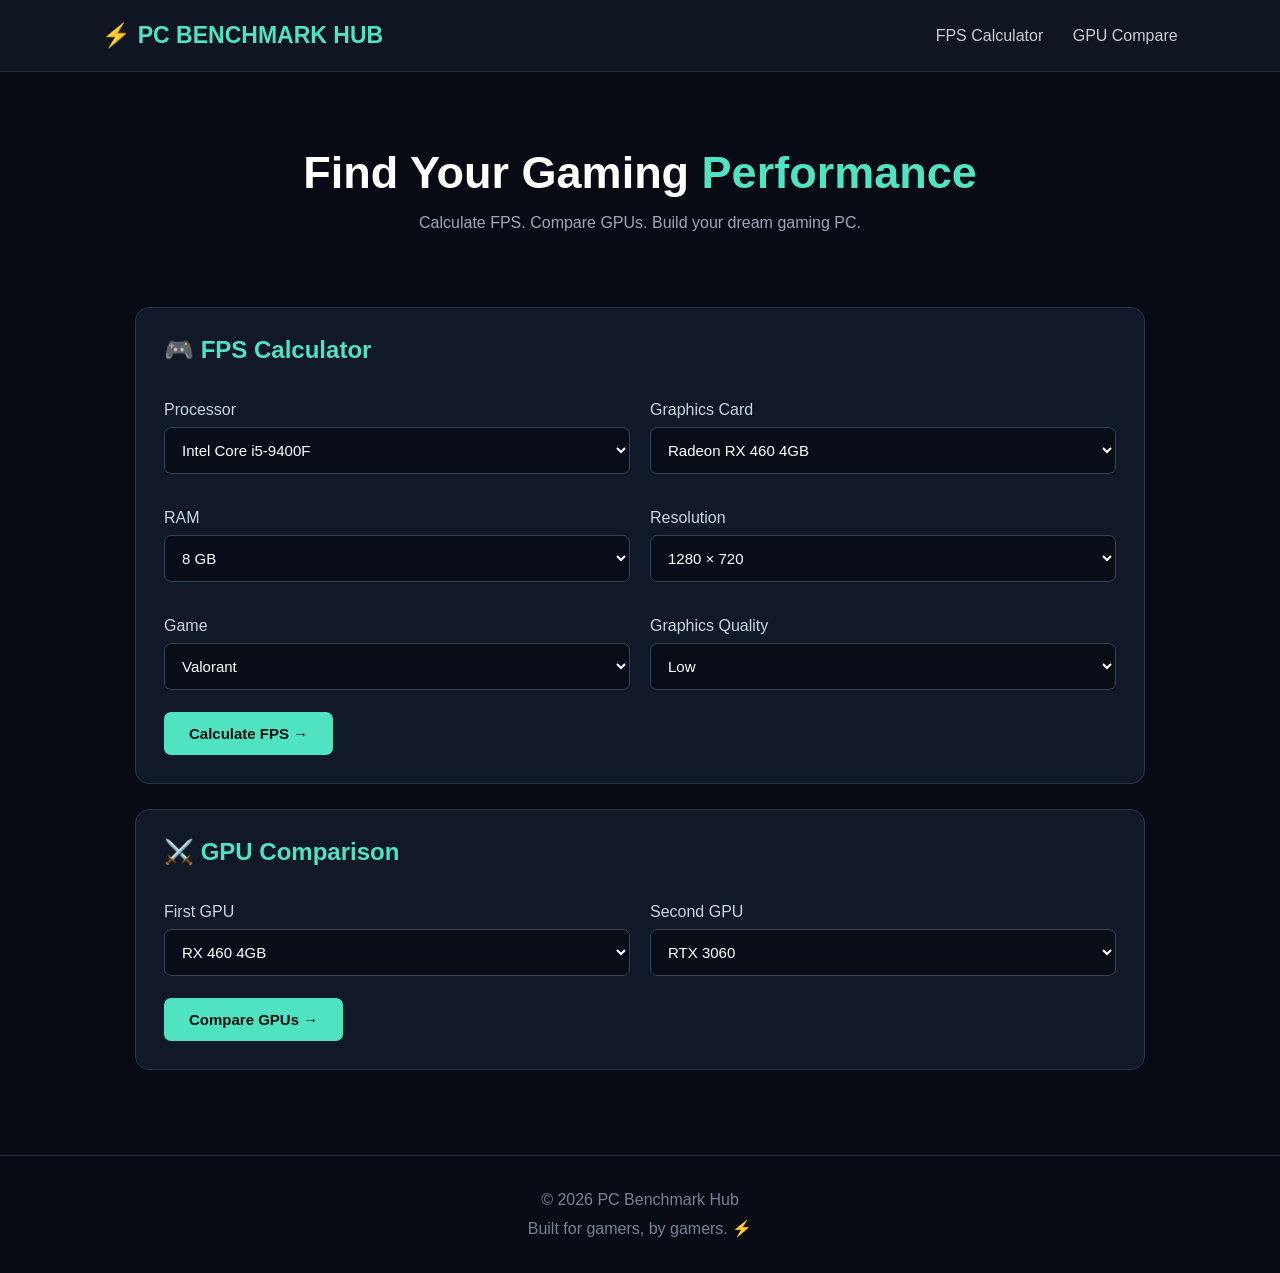
==== index.html @ 6f1140e8 "Create index.html" ====
<!DOCTYPE html>
<html lang="en">
<head>
<meta charset="UTF-8">
<meta name="viewport" content="width=device-width, initial-scale=1.0">
<title>PC Benchmark Hub</title>

<style>
* {
    margin: 0;
    padding: 0;
    box-sizing: border-box;
}

body {
    background: #080b14;
    color: #fff;
    font-family: Arial, sans-serif;
}

header {
    display: flex;
    justify-content: space-between;
    align-items: center;
    padding: 22px 8%;
    background: #101522;
    border-bottom: 1px solid #252d40;
}

.logo {
    font-size: 23px;
    font-weight: bold;
    color: #50e3c2;
}

nav a {
    color: #ccc;
    text-decoration: none;
    margin-left: 25px;
}

nav a:hover {
    color: #50e3c2;
}

.hero {
    text-align: center;
    padding: 75px 20px 55px;
}

.hero h1 {
    font-size: 45px;
    margin-bottom: 15px;
}

.hero h1 span {
    color: #50e3c2;
}

.hero p {
    color: #9da8bb;
    font-size: 16px;
}

.container {
    max-width: 1050px;
    margin: auto;
    padding: 20px;
}

.card {
    background: #111827;
    border: 1px solid #263248;
    border-radius: 14px;
    padding: 28px;
    margin-bottom: 25px;
}

h2 {
    margin-bottom: 22px;
    color: #50e3c2;
}

label {
    display: block;
    margin: 15px 0 8px;
    color: #cbd5e1;
}

select {
    width: 100%;
    padding: 13px;
    border-radius: 7px;
    background: #080d18;
    border: 1px solid #344158;
    color: white;
    font-size: 15px;
}

button {
    margin-top: 22px;
    padding: 13px 25px;
    border: none;
    border-radius: 7px;
    background: #50e3c2;
    color: #07120f;
    font-size: 15px;
    font-weight: bold;
    cursor: pointer;
}

button:hover {
    background: #35c9a8;
}

.result {
    margin-top: 25px;
    padding: 20px;
    background: #080d18;
    border-radius: 10px;
    text-align: center;
    display: none;
}

.fps {
    font-size: 42px;
    color: #50e3c2;
    font-weight: bold;
    margin: 10px;
}

.grid {
    display: grid;
    grid-template-columns: 1fr 1fr;
    gap: 20px;
}

footer {
    text-align: center;
    padding: 35px;
    color: #778399;
    border-top: 1px solid #263248;
    margin-top: 40px;
}

small {
    color: #8995a8;
}

@media(max-width:650px) {
    .grid {
        grid-template-columns: 1fr;
    }

    header {
        flex-direction: column;
        gap: 15px;
    }

    nav a {
        margin: 8px;
        font-size: 13px;
    }

    .hero h1 {
        font-size: 32px;
    }
}
</style>
</head>

<body>

<header>
    <div class="logo">⚡ PC BENCHMARK HUB</div>
    <nav>
        <a href="#calculator">FPS Calculator</a>
        <a href="#compare">GPU Compare</a>
    </nav>
</header>

<section class="hero">
    <h1>Find Your Gaming <span>Performance</span></h1>
    <p>Calculate FPS. Compare GPUs. Build your dream gaming PC.</p>
</section>

<div class="container">

<section class="card" id="calculator">
    <h2>🎮 FPS Calculator</h2>

    <div class="grid">
        <div>
            <label>Processor</label>
            <select id="cpu">
                <option value="1">Intel Core i5-9400F</option>
                <option value="1.2">Intel Core i5-12400F</option>
                <option value="1.4">Intel Core i5-13400F</option>
                <option value="1.5">AMD Ryzen 5 5600</option>
                <option value="1.8">AMD Ryzen 7 5800X</option>
            </select>
        </div>

        <div>
            <label>Graphics Card</label>
            <select id="gpu">
                <option value="1">Radeon RX 460 4GB</option>
                <option value="1.7">GTX 1650</option>
                <option value="2.3">GTX 1660 Super</option>
                <option value="3">RTX 2060</option>
                <option value="4">RTX 3060</option>
                <option value="5.5">RTX 4060</option>
                <option value="8">RTX 4070</option>
                <option value="12">RTX 4080</option>
            </select>
        </div>

        <div>
            <label>RAM</label>
            <select id="ram">
                <option value="0.8">8 GB</option>
                <option value="1">16 GB</option>
                <option value="1.05">32 GB</option>
                <option value="1.05">64 GB</option>
            </select>
        </div>

        <div>
            <label>Resolution</label>
            <select id="resolution">
                <option value="1.25">1280 × 720</option>
                <option value="1">1920 × 1080</option>
                <option value="0.7">2560 × 1440</option>
                <option value="0.45">3840 × 2160</option>
            </select>
        </div>

        <div>
            <label>Game</label>
            <select id="game">
                <option value="100">Valorant</option>
                <option value="65">GTA V</option>
                <option value="45">Fortnite</option>
                <option value="50">Minecraft Java</option>
                <option value="30">Spider-Man Remastered</option>
                <option value="60">CS2</option>
            </select>
        </div>

        <div>
            <label>Graphics Quality</label>
            <select id="quality">
                <option value="1.5">Low</option>
                <option value="1">Medium</option>
                <option value="0.7">High</option>
                <option value="0.45">Ultra</option>
            </select>
        </div>
    </div>

    <button onclick="calculateFPS()">Calculate FPS →</button>

    <div class="result" id="fpsResult">
        <p>Estimated Average FPS</p>
        <div class="fps" id="fpsNumber">0</div>
        <p id="fpsStatus"></p>
        <small>Illustrative estimate, not a measured benchmark.</small>
    </div>
</section>

<section class="card" id="compare">
    <h2>⚔️ GPU Comparison</h2>

    <div class="grid">
        <div>
            <label>First GPU</label>
            <select id="gpu1">
                <option value="1">RX 460 4GB</option>
                <option value="1.7">GTX 1650</option>
                <option value="2.3">GTX 1660 Super</option>
                <option value="3">RTX 2060</option>
                <option value="4">RTX 3060</option>
                <option value="5.5">RTX 4060</option>
                <option value="8">RTX 4070</option>
                <option value="12">RTX 4080</option>
            </select>
        </div>

        <div>
            <label>Second GPU</label>
            <select id="gpu2">
                <option value="1">RX 460 4GB</option>
                <option value="1.7">GTX 1650</option>
                <option value="2.3">GTX 1660 Super</option>
                <option value="3">RTX 2060</option>
                <option value="4" selected>RTX 3060</option>
                <option value="5.5">RTX 4060</option>
                <option value="8">RTX 4070</option>
                <option value="12">RTX 4080</option>
            </select>
        </div>
    </div>

    <button onclick="compareGPU()">Compare GPUs →</button>

    <div class="result" id="compareResult">
        <h3 id="winner"></h3>
        <div class="fps" id="difference"></div>
        <p id="comparisonText"></p>
        <small>Illustrative performance index, not a real benchmark.</small>
    </div>
</section>

</div>

<footer>
    <p>© 2026 PC Benchmark Hub</p>
    <p style="margin-top:10px">Built for gamers, by gamers. ⚡</p>
</footer>

<script>

function calculateFPS() {

    let cpu = Number(document.getElementById("cpu").value);
    let gpu = Number(document.getElementById("gpu").value);
    let ram = Number(document.getElementById("ram").value);
    let resolution = Number(document.getElementById("resolution").value);
    let game = Number(document.getElementById("game").value);
    let quality = Number(document.getElementById("quality").value);

    let fps = Math.round(game * gpu * cpu * ram * resolution * quality);

    document.getElementById("fpsNumber").innerText = fps + " FPS";

    let status = fps >= 120 ? "Excellent gaming performance!" :
                 fps >= 60 ? "Good gaming performance!" :
                 fps >= 30 ? "Playable performance." :
                 "Low performance. Consider upgrading.";

    document.getElementById("fpsStatus").innerText = status;

    document.getElementById("fpsResult").style.display = "block";
}

function compareGPU() {

    let gpu1 = Number(document.getElementById("gpu1").value);
    let gpu2 = Number(document.getElementById("gpu2").value);

    let percent = Math.round(Math.abs(gpu1 - gpu2) / Math.min(gpu1, gpu2) * 100);

    let winner = gpu1 > gpu2 ? "First GPU wins!" :
                 gpu2 > gpu1 ? "Second GPU wins!" :
                 "It's a tie!";

    document.getElementById("winner").innerText = winner;

    document.getElementById("difference").innerText = percent + "%";

    document.getElementById("comparisonText").innerText =
        gpu1 > gpu2 ? "The first GPU has a higher performance index." :
        gpu2 > gpu1 ? "The second GPU has a higher performance index." :
        "Both GPUs have the same performance index.";

    document.getElementById("compareResult").style.display = "block";
}

</script>

</body>
</html>
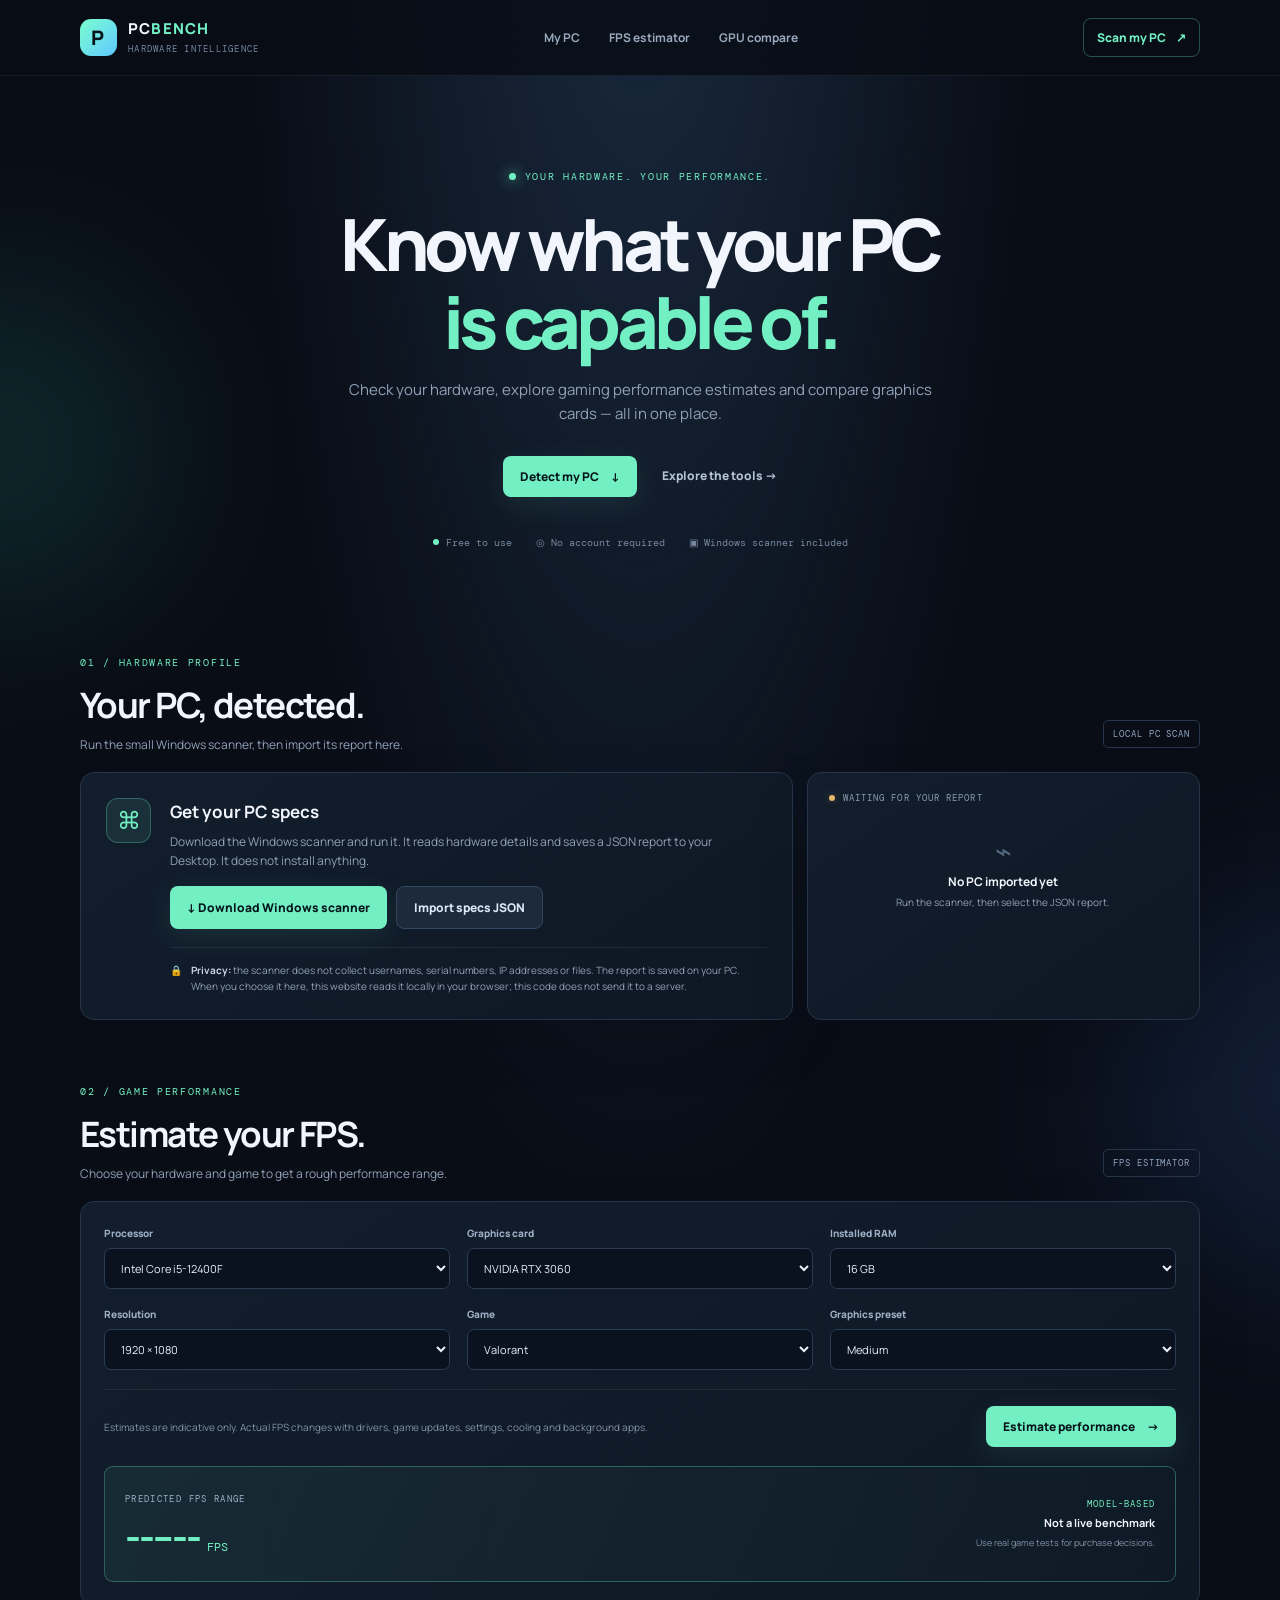
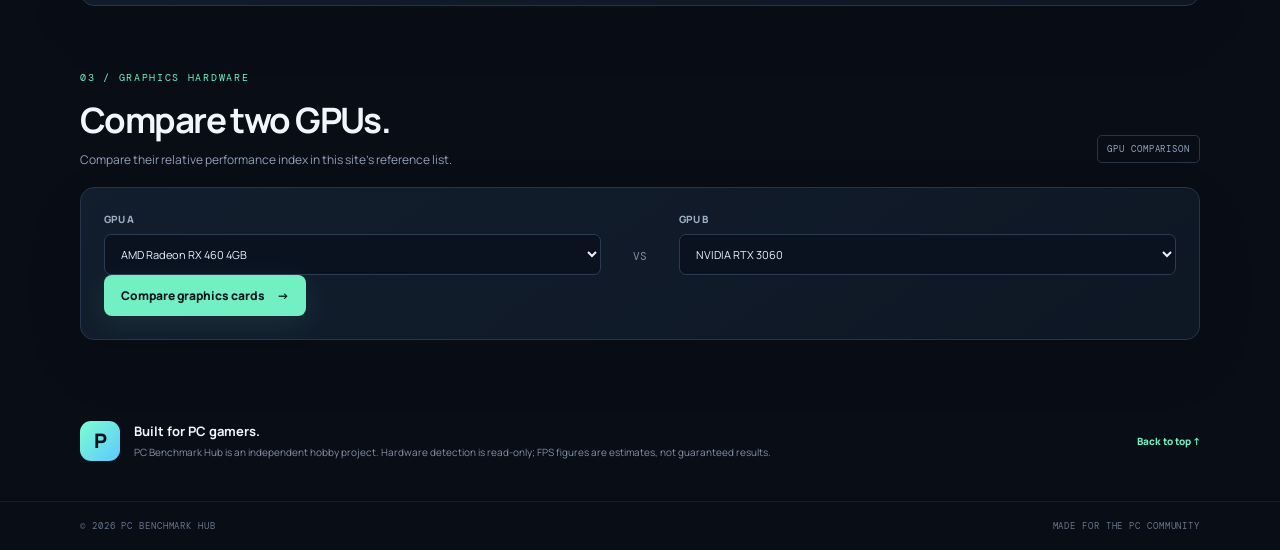
==== commit 96c5c441: "Add files via upload" ====
--- a/index.html
+++ b/index.html
@@ -1,372 +1,85 @@
-<!DOCTYPE html>
+<!doctype html>
 <html lang="en">
 <head>
-<meta charset="UTF-8">
-<meta name="viewport" content="width=device-width, initial-scale=1.0">
-<title>PC Benchmark Hub</title>
+  <meta charset="utf-8">
+  <meta name="viewport" content="width=device-width, initial-scale=1">
+  <meta name="theme-color" content="#090d16">
+  <meta name="description" content="PC Benchmark Hub: import your PC specifications, estimate gaming FPS and compare graphics cards.">
+  <title>PC Benchmark Hub | Know Your Performance</title>
+  <link rel="preconnect" href="https://fonts.googleapis.com">
+  <link rel="preconnect" href="https://fonts.gstatic.com" crossorigin>
+  <link href="https://fonts.googleapis.com/css2?family=DM+Mono:wght@400;500&family=Manrope:wght@400;500;600;700;800&display=swap" rel="stylesheet">
+  <link rel="stylesheet" href="style.css">
+  <script src="app.js" defer></script>
+</head>
+<body>
+  <div class="ambient ambient-one"></div><div class="ambient ambient-two"></div>
+  <header class="topbar">
+    <a class="brand" href="#top" aria-label="PC Benchmark Hub home"><span class="brand-mark">P</span><span>PC<span class="brand-light">BENCH</span><small>HARDWARE INTELLIGENCE</small></span></a>
+    <nav aria-label="Main navigation">
+      <a href="#scanner">My PC</a><a href="#fps">FPS estimator</a><a href="#compare">GPU compare</a>
+    </nav>
+    <a class="top-cta" href="#scanner">Scan my PC <span>↗</span></a>
+  </header>
 
-<style>
-* {
-    margin: 0;
-    padding: 0;
-    box-sizing: border-box;
-}
+  <main id="top">
+    <section class="hero wrap">
+      <div class="eyebrow"><span class="pulse"></span> YOUR HARDWARE. YOUR PERFORMANCE.</div>
+      <h1>Know what your PC<br><span>is capable of.</span></h1>
+      <p class="hero-copy">Check your hardware, explore gaming performance estimates and compare graphics cards — all in one place.</p>
+      <div class="hero-actions"><a class="button button-primary" href="#scanner">Detect my PC <span>↓</span></a><a class="text-link" href="#fps">Explore the tools <span>→</span></a></div>
+      <div class="hero-meta"><span><i class="dot-green"></i> Free to use</span><span>◎ No account required</span><span>▣ Windows scanner included</span></div>
+    </section>
 
-body {
-    background: #080b14;
-    color: #fff;
-    font-family: Arial, sans-serif;
-}
+    <section class="wrap section" id="scanner">
+      <div class="section-heading"><div><div class="eyebrow">01 / HARDWARE PROFILE</div><h2>Your PC, detected.</h2><p>Run the small Windows scanner, then import its report here.</p></div><span class="section-tag">LOCAL PC SCAN</span></div>
+      <div class="scanner-layout">
+        <div class="scanner-card panel">
+          <div class="scanner-icon">⌘</div>
+          <div class="scanner-content"><h3>Get your PC specs</h3><p>Download the Windows scanner and run it. It reads hardware details and saves a JSON report to your Desktop. It does not install anything.</p>
+            <div class="scanner-actions"><a class="button button-primary" href="PC-Spec-Scanner.bat" download>↓ Download Windows scanner</a><label class="button button-secondary file-button" for="specFile">Import specs JSON</label><input id="specFile" type="file" accept=".json,application/json" hidden></div>
+            <div class="privacy-note"><span>🔒</span><span><strong>Privacy:</strong> the scanner does not collect usernames, serial numbers, IP addresses or files. The report is saved on your PC. When you choose it here, this website reads it locally in your browser; this code does not send it to a server.</span></div>
+          </div>
+        </div>
+        <div class="scan-status panel" id="scanStatus" aria-live="polite">
+          <div class="status-top"><span class="status-dot"></span><span id="scanStatusLabel">WAITING FOR YOUR REPORT</span></div>
+          <div class="status-empty"><div class="radar">⌁</div><strong>No PC imported yet</strong><span>Run the scanner, then select the JSON report.</span></div>
+        </div>
+      </div>
+      <div class="hardware-panel panel" id="hardwarePanel" hidden>
+        <div class="hardware-head"><div><div class="eyebrow">SCAN RESULTS</div><h3 id="hardwareTitle">Detected hardware</h3></div><button class="button button-quiet" id="clearSpecs" type="button">Clear report ×</button></div>
+        <div class="hardware-grid" id="hardwareGrid"></div>
+        <p class="fine-print" id="scanTimestamp"></p>
+      </div>
+    </section>
 
-header {
-    display: flex;
-    justify-content: space-between;
-    align-items: center;
-    padding: 22px 8%;
-    background: #101522;
-    border-bottom: 1px solid #252d40;
-}
+    <section class="wrap section" id="fps">
+      <div class="section-heading"><div><div class="eyebrow">02 / GAME PERFORMANCE</div><h2>Estimate your FPS.</h2><p>Choose your hardware and game to get a rough performance range.</p></div><span class="section-tag">FPS ESTIMATOR</span></div>
+      <div class="panel tool-panel">
+        <div class="form-grid">
+          <div class="field"><label for="cpu">Processor</label><select id="cpu"><option value="72">Intel Core i5-9400F</option><option value="100" selected>Intel Core i5-12400F</option><option value="112">Intel Core i5-13400F</option><option value="98">AMD Ryzen 5 5600</option><option value="125">AMD Ryzen 7 5800X</option><option value="138">AMD Ryzen 7 7800X3D</option></select></div>
+          <div class="field"><label for="gpu">Graphics card</label><select id="gpu"><option value="20">AMD Radeon RX 460 4GB</option><option value="38">NVIDIA GTX 1650</option><option value="57">NVIDIA GTX 1660 Super</option><option value="68">NVIDIA RTX 2060</option><option value="100" selected>NVIDIA RTX 3060</option><option value="116">NVIDIA RTX 4060</option><option value="172">NVIDIA RTX 4070</option><option value="235">NVIDIA RTX 4080</option></select></div>
+          <div class="field"><label for="ram">Installed RAM</label><select id="ram"><option value="8">8 GB</option><option value="16" selected>16 GB</option><option value="32">32 GB</option><option value="64">64 GB</option></select></div>
+          <div class="field"><label for="resolution">Resolution</label><select id="resolution"><option value="1.28">1280 × 720</option><option value="1" selected>1920 × 1080</option><option value="0.72">2560 × 1440</option><option value="0.43">3840 × 2160</option></select></div>
+          <div class="field"><label for="game">Game</label><select id="game"><option value="valorant">Valorant</option><option value="gtav">Grand Theft Auto V</option><option value="fortnite">Fortnite</option><option value="minecraft">Minecraft Java (no shaders)</option><option value="spiderman">Marvel’s Spider-Man Remastered</option><option value="cs2">Counter-Strike 2</option></select></div>
+          <div class="field"><label for="quality">Graphics preset</label><select id="quality"><option value="1.18">Low</option><option value="1" selected>Medium</option><option value="0.78">High</option><option value="0.62">Ultra</option></select></div>
+        </div>
+        <div class="form-footer"><p>Estimates are indicative only. Actual FPS changes with drivers, game updates, settings, cooling and background apps.</p><button class="button button-primary" id="estimateButton" type="button">Estimate performance <span>→</span></button></div>
+        <div class="estimate-result" id="fpsResult" hidden aria-live="polite"><div><span class="result-label">PREDICTED FPS RANGE</span><div class="fps-range" id="fpsRange">--–-- <small>FPS</small></div><p id="fpsVerdict"></p></div><div class="estimate-badge"><span>MODEL-BASED</span><strong>Not a live benchmark</strong><small>Use real game tests for purchase decisions.</small></div></div>
+      </div>
+    </section>
 
-.logo {
-    font-size: 23px;
-    font-weight: bold;
-    color: #50e3c2;
-}
+    <section class="wrap section" id="compare">
+      <div class="section-heading"><div><div class="eyebrow">03 / GRAPHICS HARDWARE</div><h2>Compare two GPUs.</h2><p>Compare their relative performance index in this site's reference list.</p></div><span class="section-tag">GPU COMPARISON</span></div>
+      <div class="panel tool-panel">
+        <div class="compare-grid"><div class="field"><label for="gpuA">GPU A</label><select id="gpuA"></select></div><div class="versus">VS</div><div class="field"><label for="gpuB">GPU B</label><select id="gpuB"></select></div></div>
+        <button class="button button-primary" id="compareButton" type="button">Compare graphics cards <span>→</span></button>
+        <div class="compare-result" id="compareResult" hidden aria-live="polite"><div class="compare-winner" id="compareWinner"></div><div class="compare-bars" id="compareBars"></div><p class="fine-print">Reference index is a simplified comparison aid, not a universal benchmark. Performance varies by game, resolution and GPU model.</p></div>
+      </div>
+    </section>
 
-nav a {
-    color: #ccc;
-    text-decoration: none;
-    margin-left: 25px;
-}
-
-nav a:hover {
-    color: #50e3c2;
-}
-
-.hero {
-    text-align: center;
-    padding: 75px 20px 55px;
-}
-
-.hero h1 {
-    font-size: 45px;
-    margin-bottom: 15px;
-}
-
-.hero h1 span {
-    color: #50e3c2;
-}
-
-.hero p {
-    color: #9da8bb;
-    font-size: 16px;
-}
-
-.container {
-    max-width: 1050px;
-    margin: auto;
-    padding: 20px;
-}
-
-.card {
-    background: #111827;
-    border: 1px solid #263248;
-    border-radius: 14px;
-    padding: 28px;
-    margin-bottom: 25px;
-}
-
-h2 {
-    margin-bottom: 22px;
-    color: #50e3c2;
-}
-
-label {
-    display: block;
-    margin: 15px 0 8px;
-    color: #cbd5e1;
-}
-
-select {
-    width: 100%;
-    padding: 13px;
-    border-radius: 7px;
-    background: #080d18;
-    border: 1px solid #344158;
-    color: white;
-    font-size: 15px;
-}
-
-button {
-    margin-top: 22px;
-    padding: 13px 25px;
-    border: none;
-    border-radius: 7px;
-    background: #50e3c2;
-    color: #07120f;
-    font-size: 15px;
-    font-weight: bold;
-    cursor: pointer;
-}
-
-button:hover {
-    background: #35c9a8;
-}
-
-.result {
-    margin-top: 25px;
-    padding: 20px;
-    background: #080d18;
-    border-radius: 10px;
-    text-align: center;
-    display: none;
-}
-
-.fps {
-    font-size: 42px;
-    color: #50e3c2;
-    font-weight: bold;
-    margin: 10px;
-}
-
-.grid {
-    display: grid;
-    grid-template-columns: 1fr 1fr;
-    gap: 20px;
-}
-
-footer {
-    text-align: center;
-    padding: 35px;
-    color: #778399;
-    border-top: 1px solid #263248;
-    margin-top: 40px;
-}
-
-small {
-    color: #8995a8;
-}
-
-@media(max-width:650px) {
-    .grid {
-        grid-template-columns: 1fr;
-    }
-
-    header {
-        flex-direction: column;
-        gap: 15px;
-    }
-
-    nav a {
-        margin: 8px;
-        font-size: 13px;
-    }
-
-    .hero h1 {
-        font-size: 32px;
-    }
-}
-</style>
-</head>
-
-<body>
-
-<header>
-    <div class="logo">⚡ PC BENCHMARK HUB</div>
-    <nav>
-        <a href="#calculator">FPS Calculator</a>
-        <a href="#compare">GPU Compare</a>
-    </nav>
-</header>
-
-<section class="hero">
-    <h1>Find Your Gaming <span>Performance</span></h1>
-    <p>Calculate FPS. Compare GPUs. Build your dream gaming PC.</p>
-</section>
-
-<div class="container">
-
-<section class="card" id="calculator">
-    <h2>🎮 FPS Calculator</h2>
-
-    <div class="grid">
-        <div>
-            <label>Processor</label>
-            <select id="cpu">
-                <option value="1">Intel Core i5-9400F</option>
-                <option value="1.2">Intel Core i5-12400F</option>
-                <option value="1.4">Intel Core i5-13400F</option>
-                <option value="1.5">AMD Ryzen 5 5600</option>
-                <option value="1.8">AMD Ryzen 7 5800X</option>
-            </select>
-        </div>
-
-        <div>
-            <label>Graphics Card</label>
-            <select id="gpu">
-                <option value="1">Radeon RX 460 4GB</option>
-                <option value="1.7">GTX 1650</option>
-                <option value="2.3">GTX 1660 Super</option>
-                <option value="3">RTX 2060</option>
-                <option value="4">RTX 3060</option>
-                <option value="5.5">RTX 4060</option>
-                <option value="8">RTX 4070</option>
-                <option value="12">RTX 4080</option>
-            </select>
-        </div>
-
-        <div>
-            <label>RAM</label>
-            <select id="ram">
-                <option value="0.8">8 GB</option>
-                <option value="1">16 GB</option>
-                <option value="1.05">32 GB</option>
-                <option value="1.05">64 GB</option>
-            </select>
-        </div>
-
-        <div>
-            <label>Resolution</label>
-            <select id="resolution">
-                <option value="1.25">1280 × 720</option>
-                <option value="1">1920 × 1080</option>
-                <option value="0.7">2560 × 1440</option>
-                <option value="0.45">3840 × 2160</option>
-            </select>
-        </div>
-
-        <div>
-            <label>Game</label>
-            <select id="game">
-                <option value="100">Valorant</option>
-                <option value="65">GTA V</option>
-                <option value="45">Fortnite</option>
-                <option value="50">Minecraft Java</option>
-                <option value="30">Spider-Man Remastered</option>
-                <option value="60">CS2</option>
-            </select>
-        </div>
-
-        <div>
-            <label>Graphics Quality</label>
-            <select id="quality">
-                <option value="1.5">Low</option>
-                <option value="1">Medium</option>
-                <option value="0.7">High</option>
-                <option value="0.45">Ultra</option>
-            </select>
-        </div>
-    </div>
-
-    <button onclick="calculateFPS()">Calculate FPS →</button>
-
-    <div class="result" id="fpsResult">
-        <p>Estimated Average FPS</p>
-        <div class="fps" id="fpsNumber">0</div>
-        <p id="fpsStatus"></p>
-        <small>Illustrative estimate, not a measured benchmark.</small>
-    </div>
-</section>
-
-<section class="card" id="compare">
-    <h2>⚔️ GPU Comparison</h2>
-
-    <div class="grid">
-        <div>
-            <label>First GPU</label>
-            <select id="gpu1">
-                <option value="1">RX 460 4GB</option>
-                <option value="1.7">GTX 1650</option>
-                <option value="2.3">GTX 1660 Super</option>
-                <option value="3">RTX 2060</option>
-                <option value="4">RTX 3060</option>
-                <option value="5.5">RTX 4060</option>
-                <option value="8">RTX 4070</option>
-                <option value="12">RTX 4080</option>
-            </select>
-        </div>
-
-        <div>
-            <label>Second GPU</label>
-            <select id="gpu2">
-                <option value="1">RX 460 4GB</option>
-                <option value="1.7">GTX 1650</option>
-                <option value="2.3">GTX 1660 Super</option>
-                <option value="3">RTX 2060</option>
-                <option value="4" selected>RTX 3060</option>
-                <option value="5.5">RTX 4060</option>
-                <option value="8">RTX 4070</option>
-                <option value="12">RTX 4080</option>
-            </select>
-        </div>
-    </div>
-
-    <button onclick="compareGPU()">Compare GPUs →</button>
-
-    <div class="result" id="compareResult">
-        <h3 id="winner"></h3>
-        <div class="fps" id="difference"></div>
-        <p id="comparisonText"></p>
-        <small>Illustrative performance index, not a real benchmark.</small>
-    </div>
-</section>
-
-</div>
-
-<footer>
-    <p>© 2026 PC Benchmark Hub</p>
-    <p style="margin-top:10px">Built for gamers, by gamers. ⚡</p>
-</footer>
-
-<script>
-
-function calculateFPS() {
-
-    let cpu = Number(document.getElementById("cpu").value);
-    let gpu = Number(document.getElementById("gpu").value);
-    let ram = Number(document.getElementById("ram").value);
-    let resolution = Number(document.getElementById("resolution").value);
-    let game = Number(document.getElementById("game").value);
-    let quality = Number(document.getElementById("quality").value);
-
-    let fps = Math.round(game * gpu * cpu * ram * resolution * quality);
-
-    document.getElementById("fpsNumber").innerText = fps + " FPS";
-
-    let status = fps >= 120 ? "Excellent gaming performance!" :
-                 fps >= 60 ? "Good gaming performance!" :
-                 fps >= 30 ? "Playable performance." :
-                 "Low performance. Consider upgrading.";
-
-    document.getElementById("fpsStatus").innerText = status;
-
-    document.getElementById("fpsResult").style.display = "block";
-}
-
-function compareGPU() {
-
-    let gpu1 = Number(document.getElementById("gpu1").value);
-    let gpu2 = Number(document.getElementById("gpu2").value);
-
-    let percent = Math.round(Math.abs(gpu1 - gpu2) / Math.min(gpu1, gpu2) * 100);
-
-    let winner = gpu1 > gpu2 ? "First GPU wins!" :
-                 gpu2 > gpu1 ? "Second GPU wins!" :
-                 "It's a tie!";
-
-    document.getElementById("winner").innerText = winner;
-
-    document.getElementById("difference").innerText = percent + "%";
-
-    document.getElementById("comparisonText").innerText =
-        gpu1 > gpu2 ? "The first GPU has a higher performance index." :
-        gpu2 > gpu1 ? "The second GPU has a higher performance index." :
-        "Both GPUs have the same performance index.";
-
-    document.getElementById("compareResult").style.display = "block";
-}
-
-</script>
-
+    <section class="wrap bottom-note"><div class="bottom-mark">P</div><div><h3>Built for PC gamers.</h3><p>PC Benchmark Hub is an independent hobby project. Hardware detection is read-only; FPS figures are estimates, not guaranteed results.</p></div><a href="#top" class="back-top">Back to top ↑</a></section>
+  </main>
+  <footer class="footer"><span>© 2026 PC BENCHMARK HUB</span><span>MADE FOR THE PC COMMUNITY</span></footer>
 </body>
 </html>
--- a/style.css
+++ b/style.css
@@ -0,0 +1,4 @@
+:root{--bg:#090d16;--panel:#111a29;--panel2:#0d1421;--line:#26354a;--text:#f2f6fc;--muted:#91a1b7;--mint:#72f0c3;--blue:#91b9ff;--font:'Manrope',Arial,sans-serif;--mono:'DM Mono',monospace}
+*{box-sizing:border-box}html{scroll-behavior:smooth;scroll-padding-top:90px}body{margin:0;background:radial-gradient(ellipse at 50% -15%,#1b2d43 0,transparent 44%),var(--bg);color:var(--text);font-family:var(--font);line-height:1.6;min-height:100vh;overflow-x:hidden}a{color:inherit;text-decoration:none}.ambient{position:absolute;pointer-events:none;filter:blur(80px);opacity:.12;border-radius:50%;z-index:-1}.ambient-one{width:330px;height:330px;top:280px;left:-170px;background:#31dbb0}.ambient-two{width:380px;height:380px;top:900px;right:-220px;background:#478cff}.wrap{width:min(1120px,calc(100% - 44px));margin-inline:auto}.topbar{height:76px;padding:0 max(22px,calc((100vw - 1120px)/2));display:flex;align-items:center;justify-content:space-between;border-bottom:1px solid #ffffff12;background:#090d16d9;backdrop-filter:blur(18px);position:sticky;top:0;z-index:10}.brand{display:flex;align-items:center;gap:11px;font-weight:800;font-size:15px;letter-spacing:.08em;line-height:1.2}.brand-mark,.bottom-mark{width:37px;height:37px;border-radius:11px;background:linear-gradient(135deg,#7bffd0,#5ec8ff);color:#07131b;display:grid;place-items:center;font-weight:900;font-size:20px}.brand-light{color:var(--mint)}.brand small{display:block;color:#74869e;font:9px var(--mono);letter-spacing:.14em;margin-top:5px}.topbar nav{display:flex;gap:29px;color:#9baabe;font-size:12px;font-weight:700}.topbar nav a:hover,.text-link:hover{color:var(--mint)}.top-cta{font-size:12px;font-weight:800;color:var(--mint);border:1px solid #72f0c34d;border-radius:8px;padding:9px 13px}.top-cta span{padding-left:8px}.hero{padding:94px 0 66px;text-align:center}.eyebrow{font:10px var(--mono);letter-spacing:.17em;color:var(--mint);display:flex;align-items:center;gap:9px}.hero .eyebrow{justify-content:center}.pulse{width:7px;height:7px;border-radius:50%;background:var(--mint);box-shadow:0 0 14px var(--mint)}h1{font-size:clamp(42px,6vw,72px);line-height:1.08;letter-spacing:-.065em;margin:22px 0 17px;font-weight:800}h1 span{color:var(--mint)}.hero-copy{max-width:590px;margin:0 auto;color:var(--muted);font-size:15px}.hero-actions{display:flex;justify-content:center;align-items:center;gap:25px;margin-top:30px}.button{display:inline-flex;justify-content:center;align-items:center;gap:12px;border:0;border-radius:8px;padding:12px 17px;font:800 12px var(--font);cursor:pointer;transition:transform .15s,background .15s,border-color .15s}.button:hover{transform:translateY(-1px)}.button-primary{background:var(--mint);color:#06151a;box-shadow:0 8px 30px #72f0c31a}.button-primary:hover{background:#a0ffdb}.button-secondary{background:#1c2a3c;color:#dce8f7;border:1px solid #344760}.button-quiet{background:transparent;border:1px solid var(--line);color:#b6c5d8;margin:0;padding:8px 12px}.text-link{font-size:12px;font-weight:800;color:#b4c3d5}.hero-meta{margin-top:39px;display:flex;gap:24px;justify-content:center;flex-wrap:wrap;color:#77889e;font:10px var(--mono)}.hero-meta span{display:flex;align-items:center;gap:7px}.dot-green{height:6px;width:6px;border-radius:50%;background:var(--mint)}.section{padding-top:41px;padding-bottom:24px}.section-heading{display:flex;justify-content:space-between;align-items:end;margin-bottom:18px}.section-heading h2{font-size:clamp(26px,3vw,35px);letter-spacing:-.045em;margin:8px 0 2px}.section-heading p{color:var(--muted);font-size:12px;margin:0}.section-tag{font:9px var(--mono);letter-spacing:.1em;color:#91a6c1;border:1px solid var(--line);border-radius:5px;padding:7px 9px;margin-bottom:6px}.panel{background:linear-gradient(145deg,#121e2d,#0e1724);border:1px solid var(--line);border-radius:14px;box-shadow:0 22px 60px #00000018}.scanner-layout{display:grid;grid-template-columns:1.45fr .8fr;gap:14px}.scanner-card{padding:25px;display:flex;gap:19px;align-items:flex-start}.scanner-icon{width:45px;height:45px;flex:0 0 45px;border-radius:12px;background:#72f0c317;border:1px solid #72f0c34a;display:grid;place-items:center;color:var(--mint);font-size:24px}.scanner-content h3,.hardware-head h3{margin:0;font-size:17px}.scanner-content>p{color:var(--muted);font-size:12px;max-width:560px;margin:7px 0 16px}.scanner-actions{display:flex;gap:9px;flex-wrap:wrap}.file-button{margin:0;cursor:pointer}.privacy-note{margin-top:18px;padding-top:14px;border-top:1px solid #ffffff12;display:flex;gap:9px;color:#91a1b7;font-size:10px;line-height:1.6}.privacy-note strong{color:#cbd8e8}.scan-status{padding:19px 21px;min-height:194px}.status-top{display:flex;gap:8px;align-items:center;color:#8a9db4;font:9px var(--mono);letter-spacing:.12em}.status-dot{width:6px;height:6px;border-radius:50%;background:#e3b96c;box-shadow:0 0 10px #e3b96c55}.status-empty{height:135px;display:flex;align-items:center;justify-content:center;flex-direction:column;gap:3px;text-align:center}.radar{font-size:28px;color:#52677f;line-height:1.3}.status-empty strong{font-size:12px}.status-empty span{font-size:10px;color:var(--muted)}.status-ready .status-dot{background:var(--mint);box-shadow:0 0 10px var(--mint)}.hardware-panel{margin-top:14px;padding:22px}.hardware-head{display:flex;justify-content:space-between;align-items:center;margin-bottom:15px}.hardware-head .eyebrow{font-size:9px;margin-bottom:4px}.hardware-grid{display:grid;grid-template-columns:repeat(4,1fr);gap:10px}.hardware-item{background:#0a1220;border:1px solid #26354a;border-radius:9px;padding:13px;min-width:0}.hardware-item span{display:block;font:9px var(--mono);color:#7f91a8;letter-spacing:.1em;text-transform:uppercase;margin-bottom:7px}.hardware-item strong{font-size:12px;overflow-wrap:anywhere}.hardware-item small{display:block;font-size:10px;color:#8fa2b9;margin-top:5px}.fine-print{color:#7f91a8;font-size:10px;margin:13px 0 0}.tool-panel{padding:23px}.form-grid{display:grid;grid-template-columns:repeat(3,1fr);gap:17px}.field label{display:block;color:#9dafc4;font-size:10px;font-weight:800;margin-bottom:7px}.field select{width:100%;background:#0a1220;color:#eaf1fa;border:1px solid #2b3b52;border-radius:7px;padding:11px 12px;font:11px var(--font);outline:none}.field select:focus{border-color:#72f0c3}.form-footer{margin-top:19px;padding-top:16px;border-top:1px solid #ffffff12;display:flex;justify-content:space-between;align-items:center;gap:16px}.form-footer p{font-size:10px;color:#8293a9;max-width:560px;margin:0}.form-footer .button{flex-shrink:0}.estimate-result{margin-top:19px;border:1px solid #72f0c34d;background:linear-gradient(100deg,#72f0c312,#72f0c303);border-radius:9px;padding:17px 20px;display:flex;justify-content:space-between;align-items:center}.result-label{font:9px var(--mono);letter-spacing:.15em;color:#9db1c8}.fps-range{color:var(--mint);font-size:38px;font-weight:800;letter-spacing:-.05em;line-height:1.2;margin-top:4px}.fps-range small{font:12px var(--mono);letter-spacing:0}.estimate-result p{margin:4px 0 0;color:#b4c6d9;font-size:11px}.estimate-badge{text-align:right;display:flex;flex-direction:column;gap:4px}.estimate-badge span{font:9px var(--mono);color:var(--mint);letter-spacing:.13em}.estimate-badge strong{font-size:11px}.estimate-badge small{font-size:9px;color:#8192a8}.compare-grid{display:grid;grid-template-columns:1fr 52px 1fr;align-items:end;gap:13px}.versus{text-align:center;color:#7d90a8;font:11px var(--mono);padding-bottom:12px}.compare-grid select{min-height:41px}.compare-result{border-top:1px solid #ffffff14;margin-top:20px;padding-top:17px}.compare-winner{font-size:13px;font-weight:800;color:var(--mint);margin-bottom:15px}.compare-bars{display:grid;gap:13px}.bar-row{display:grid;grid-template-columns:120px 1fr 42px;align-items:center;gap:10px;font-size:10px}.bar-name{color:#b9c8d9;overflow:hidden;text-overflow:ellipsis;white-space:nowrap}.bar-track{height:8px;background:#202d40;border-radius:20px;overflow:hidden}.bar-fill{height:100%;border-radius:20px;background:linear-gradient(90deg,#50cdb2,#8bf2c8)}.bar-fill.second{background:linear-gradient(90deg,#628fe0,#9dbdff)}.bar-score{text-align:right;color:#a8bad0;font:10px var(--mono)}.bottom-note{display:flex;align-items:center;gap:14px;padding-top:57px;padding-bottom:40px}.bottom-mark{width:40px;height:40px;flex:0 0 40px}.bottom-note h3{font-size:13px;margin:0}.bottom-note p{font-size:10px;color:#8192a8;margin:2px 0 0;max-width:670px}.back-top{margin-left:auto;color:var(--mint);font-size:10px;font-weight:800;white-space:nowrap}.footer{border-top:1px solid #ffffff12;display:flex;justify-content:space-between;padding:18px max(22px,calc((100vw - 1120px)/2));font:9px var(--mono);letter-spacing:.1em;color:#65768d}
+@media(max-width:760px){.topbar nav{gap:13px}.topbar nav a{font-size:10px}.top-cta{display:none}.scanner-layout{grid-template-columns:1fr}.hardware-grid{grid-template-columns:repeat(2,1fr)}.form-grid{grid-template-columns:repeat(2,1fr)}.section-heading{align-items:start;gap:10px}.section-tag{white-space:nowrap}.hero{padding-top:70px}}
+@media(max-width:520px){.wrap{width:min(100% - 28px,1120px)}.topbar{height:65px;padding:0 14px}.brand{font-size:12px}.topbar nav{gap:10px}.topbar nav a{font-size:9px}.hero{padding:59px 0 44px}.hero-meta{gap:10px 16px}.section{padding-top:30px}.section-heading{display:block}.section-tag{display:inline-block;margin-top:12px}.scanner-card{padding:17px;gap:12px}.scanner-actions .button{width:100%}.tool-panel{padding:16px}.form-grid{grid-template-columns:1fr;gap:12px}.form-footer{align-items:stretch;flex-direction:column}.form-footer .button{width:100%}.estimate-result{align-items:flex-start;gap:12px;flex-direction:column}.estimate-badge{text-align:left}.compare-grid{grid-template-columns:1fr}.versus{padding:0}.hardware-grid{grid-template-columns:1fr 1fr}.bottom-note{align-items:flex-start;flex-wrap:wrap}.back-top{margin-left:54px}.footer{padding:15px 14px;font-size:8px}}
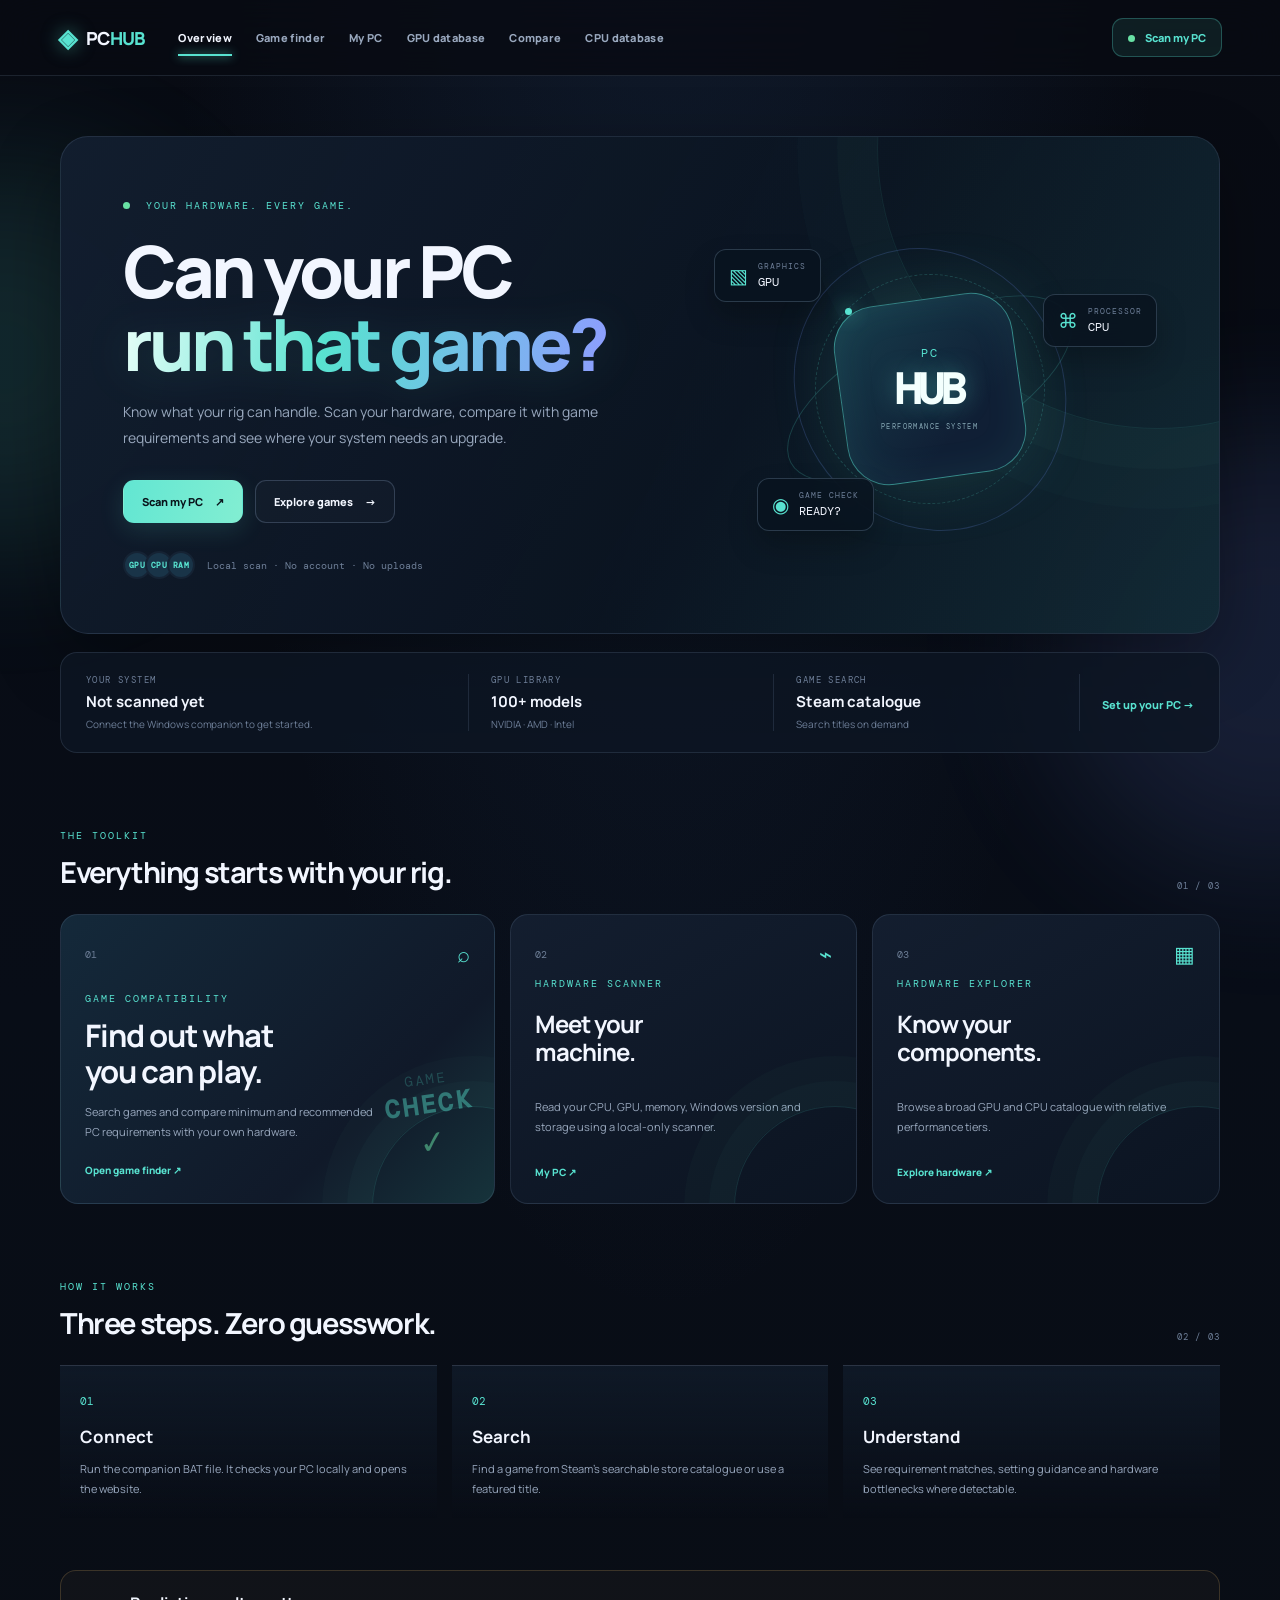
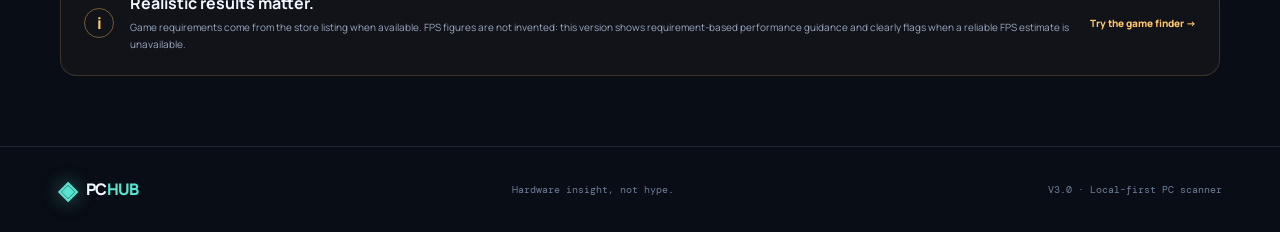
==== commit 4789aaba: "Add files via upload" ====
--- a/index.html
+++ b/index.html
@@ -1,85 +1,21 @@
 <!doctype html>
 <html lang="en">
 <head>
-  <meta charset="utf-8">
-  <meta name="viewport" content="width=device-width, initial-scale=1">
-  <meta name="theme-color" content="#090d16">
-  <meta name="description" content="PC Benchmark Hub: import your PC specifications, estimate gaming FPS and compare graphics cards.">
-  <title>PC Benchmark Hub | Know Your Performance</title>
-  <link rel="preconnect" href="https://fonts.googleapis.com">
-  <link rel="preconnect" href="https://fonts.gstatic.com" crossorigin>
-  <link href="https://fonts.googleapis.com/css2?family=DM+Mono:wght@400;500&family=Manrope:wght@400;500;600;700;800&display=swap" rel="stylesheet">
-  <link rel="stylesheet" href="style.css">
-  <script src="app.js" defer></script>
+  <meta charset="utf-8"><meta name="viewport" content="width=device-width,initial-scale=1">
+  <meta name="theme-color" content="#080b13"><meta name="description" content="Scan your PC, explore graphics cards and check whether your PC meets game requirements.">
+  <title>PC Hub — Know your rig</title><link rel="preconnect" href="https://fonts.googleapis.com"><link rel="preconnect" href="https://fonts.gstatic.com" crossorigin>
+  <link href="https://fonts.googleapis.com/css2?family=DM+Mono:wght@400;500&family=Manrope:wght@400;500;600;700;800&display=swap" rel="stylesheet"><link rel="stylesheet" href="style.css">
 </head>
-<body>
-  <div class="ambient ambient-one"></div><div class="ambient ambient-two"></div>
-  <header class="topbar">
-    <a class="brand" href="#top" aria-label="PC Benchmark Hub home"><span class="brand-mark">P</span><span>PC<span class="brand-light">BENCH</span><small>HARDWARE INTELLIGENCE</small></span></a>
-    <nav aria-label="Main navigation">
-      <a href="#scanner">My PC</a><a href="#fps">FPS estimator</a><a href="#compare">GPU compare</a>
-    </nav>
-    <a class="top-cta" href="#scanner">Scan my PC <span>↗</span></a>
-  </header>
-
-  <main id="top">
-    <section class="hero wrap">
-      <div class="eyebrow"><span class="pulse"></span> YOUR HARDWARE. YOUR PERFORMANCE.</div>
-      <h1>Know what your PC<br><span>is capable of.</span></h1>
-      <p class="hero-copy">Check your hardware, explore gaming performance estimates and compare graphics cards — all in one place.</p>
-      <div class="hero-actions"><a class="button button-primary" href="#scanner">Detect my PC <span>↓</span></a><a class="text-link" href="#fps">Explore the tools <span>→</span></a></div>
-      <div class="hero-meta"><span><i class="dot-green"></i> Free to use</span><span>◎ No account required</span><span>▣ Windows scanner included</span></div>
-    </section>
-
-    <section class="wrap section" id="scanner">
-      <div class="section-heading"><div><div class="eyebrow">01 / HARDWARE PROFILE</div><h2>Your PC, detected.</h2><p>Run the small Windows scanner, then import its report here.</p></div><span class="section-tag">LOCAL PC SCAN</span></div>
-      <div class="scanner-layout">
-        <div class="scanner-card panel">
-          <div class="scanner-icon">⌘</div>
-          <div class="scanner-content"><h3>Get your PC specs</h3><p>Download the Windows scanner and run it. It reads hardware details and saves a JSON report to your Desktop. It does not install anything.</p>
-            <div class="scanner-actions"><a class="button button-primary" href="PC-Spec-Scanner.bat" download>↓ Download Windows scanner</a><label class="button button-secondary file-button" for="specFile">Import specs JSON</label><input id="specFile" type="file" accept=".json,application/json" hidden></div>
-            <div class="privacy-note"><span>🔒</span><span><strong>Privacy:</strong> the scanner does not collect usernames, serial numbers, IP addresses or files. The report is saved on your PC. When you choose it here, this website reads it locally in your browser; this code does not send it to a server.</span></div>
-          </div>
-        </div>
-        <div class="scan-status panel" id="scanStatus" aria-live="polite">
-          <div class="status-top"><span class="status-dot"></span><span id="scanStatusLabel">WAITING FOR YOUR REPORT</span></div>
-          <div class="status-empty"><div class="radar">⌁</div><strong>No PC imported yet</strong><span>Run the scanner, then select the JSON report.</span></div>
-        </div>
-      </div>
-      <div class="hardware-panel panel" id="hardwarePanel" hidden>
-        <div class="hardware-head"><div><div class="eyebrow">SCAN RESULTS</div><h3 id="hardwareTitle">Detected hardware</h3></div><button class="button button-quiet" id="clearSpecs" type="button">Clear report ×</button></div>
-        <div class="hardware-grid" id="hardwareGrid"></div>
-        <p class="fine-print" id="scanTimestamp"></p>
-      </div>
-    </section>
-
-    <section class="wrap section" id="fps">
-      <div class="section-heading"><div><div class="eyebrow">02 / GAME PERFORMANCE</div><h2>Estimate your FPS.</h2><p>Choose your hardware and game to get a rough performance range.</p></div><span class="section-tag">FPS ESTIMATOR</span></div>
-      <div class="panel tool-panel">
-        <div class="form-grid">
-          <div class="field"><label for="cpu">Processor</label><select id="cpu"><option value="72">Intel Core i5-9400F</option><option value="100" selected>Intel Core i5-12400F</option><option value="112">Intel Core i5-13400F</option><option value="98">AMD Ryzen 5 5600</option><option value="125">AMD Ryzen 7 5800X</option><option value="138">AMD Ryzen 7 7800X3D</option></select></div>
-          <div class="field"><label for="gpu">Graphics card</label><select id="gpu"><option value="20">AMD Radeon RX 460 4GB</option><option value="38">NVIDIA GTX 1650</option><option value="57">NVIDIA GTX 1660 Super</option><option value="68">NVIDIA RTX 2060</option><option value="100" selected>NVIDIA RTX 3060</option><option value="116">NVIDIA RTX 4060</option><option value="172">NVIDIA RTX 4070</option><option value="235">NVIDIA RTX 4080</option></select></div>
-          <div class="field"><label for="ram">Installed RAM</label><select id="ram"><option value="8">8 GB</option><option value="16" selected>16 GB</option><option value="32">32 GB</option><option value="64">64 GB</option></select></div>
-          <div class="field"><label for="resolution">Resolution</label><select id="resolution"><option value="1.28">1280 × 720</option><option value="1" selected>1920 × 1080</option><option value="0.72">2560 × 1440</option><option value="0.43">3840 × 2160</option></select></div>
-          <div class="field"><label for="game">Game</label><select id="game"><option value="valorant">Valorant</option><option value="gtav">Grand Theft Auto V</option><option value="fortnite">Fortnite</option><option value="minecraft">Minecraft Java (no shaders)</option><option value="spiderman">Marvel’s Spider-Man Remastered</option><option value="cs2">Counter-Strike 2</option></select></div>
-          <div class="field"><label for="quality">Graphics preset</label><select id="quality"><option value="1.18">Low</option><option value="1" selected>Medium</option><option value="0.78">High</option><option value="0.62">Ultra</option></select></div>
-        </div>
-        <div class="form-footer"><p>Estimates are indicative only. Actual FPS changes with drivers, game updates, settings, cooling and background apps.</p><button class="button button-primary" id="estimateButton" type="button">Estimate performance <span>→</span></button></div>
-        <div class="estimate-result" id="fpsResult" hidden aria-live="polite"><div><span class="result-label">PREDICTED FPS RANGE</span><div class="fps-range" id="fpsRange">--–-- <small>FPS</small></div><p id="fpsVerdict"></p></div><div class="estimate-badge"><span>MODEL-BASED</span><strong>Not a live benchmark</strong><small>Use real game tests for purchase decisions.</small></div></div>
-      </div>
-    </section>
-
-    <section class="wrap section" id="compare">
-      <div class="section-heading"><div><div class="eyebrow">03 / GRAPHICS HARDWARE</div><h2>Compare two GPUs.</h2><p>Compare their relative performance index in this site's reference list.</p></div><span class="section-tag">GPU COMPARISON</span></div>
-      <div class="panel tool-panel">
-        <div class="compare-grid"><div class="field"><label for="gpuA">GPU A</label><select id="gpuA"></select></div><div class="versus">VS</div><div class="field"><label for="gpuB">GPU B</label><select id="gpuB"></select></div></div>
-        <button class="button button-primary" id="compareButton" type="button">Compare graphics cards <span>→</span></button>
-        <div class="compare-result" id="compareResult" hidden aria-live="polite"><div class="compare-winner" id="compareWinner"></div><div class="compare-bars" id="compareBars"></div><p class="fine-print">Reference index is a simplified comparison aid, not a universal benchmark. Performance varies by game, resolution and GPU model.</p></div>
-      </div>
-    </section>
-
-    <section class="wrap bottom-note"><div class="bottom-mark">P</div><div><h3>Built for PC gamers.</h3><p>PC Benchmark Hub is an independent hobby project. Hardware detection is read-only; FPS figures are estimates, not guaranteed results.</p></div><a href="#top" class="back-top">Back to top ↑</a></section>
+<body data-page="home">
+  <div class="ambient ambient-a"></div><div class="ambient ambient-b"></div>
+  <header class="topbar"><a class="brand" href="index.html"><span class="brand-icon">◈</span><span>PC<span class="brand-accent">HUB</span></span></a><button class="mobile-menu" id="mobileMenu" aria-label="Toggle navigation">☰</button><nav class="main-nav" id="mainNav"><a class="active" href="index.html">Overview</a><a href="games.html">Game finder</a><a href="my-pc.html">My PC</a><a href="gpus.html">GPU database</a><a href="compare.html">Compare</a><a href="cpus.html">CPU database</a></nav><a class="nav-cta" href="my-pc.html"><span class="pulse-dot"></span> Scan my PC</a></header>
+  <main class="container home-main">
+    <section class="hero reveal"><div class="hero-copy"><div class="eyebrow"><span class="pulse-dot"></span> YOUR HARDWARE. EVERY GAME.</div><h1>Can your PC<br><span class="gradient-text">run that game?</span></h1><p class="hero-lede">Know what your rig can handle. Scan your hardware, compare it with game requirements and see where your system needs an upgrade.</p><div class="hero-actions"><a class="button button-primary" href="my-pc.html">Scan my PC <span>↗</span></a><a class="button button-ghost" href="games.html">Explore games <span>→</span></a></div><div class="hero-proof"><div class="proof-avatars"><i>GPU</i><i>CPU</i><i>RAM</i></div><span>Local scan · No account · No uploads</span></div></div><div class="hero-visual" aria-hidden="true"><div class="orbit orbit-one"></div><div class="orbit orbit-two"></div><div class="hero-core"><div class="core-inner"><span>PC</span><b>HUB</b><small>PERFORMANCE SYSTEM</small></div></div><div class="float-chip chip-gpu"><span class="chip-icon">▧</span><span><small>GRAPHICS</small><b>GPU</b></span></div><div class="float-chip chip-cpu"><span class="chip-icon">⌘</span><span><small>PROCESSOR</small><b>CPU</b></span></div><div class="float-chip chip-fps"><span class="chip-icon">◉</span><span><small>GAME CHECK</small><b>READY?</b></span></div><div class="scan-ring"></div></div></section>
+    <section class="quick-strip reveal"><div><span class="strip-label">YOUR SYSTEM</span><strong id="homeSystem">Not scanned yet</strong><small id="homeSystemSub">Connect the Windows companion to get started.</small></div><div><span class="strip-label">GPU LIBRARY</span><strong>100+ models</strong><small>NVIDIA · AMD · Intel</small></div><div><span class="strip-label">GAME SEARCH</span><strong>Steam catalogue</strong><small>Search titles on demand</small></div><div class="strip-action"><a href="my-pc.html">Set up your PC <span>→</span></a></div></section>
+    <section class="section-block reveal"><div class="section-heading"><div><div class="eyebrow">THE TOOLKIT</div><h2>Everything starts with your rig.</h2></div><span class="section-index">01 / 03</span></div><div class="feature-grid"><a class="feature-card feature-large" href="games.html"><div class="feature-top"><span class="feature-number">01</span><span class="feature-icon">⌕</span></div><div><div class="eyebrow">GAME COMPATIBILITY</div><h3>Find out what<br>you can play.</h3><p>Search games and compare minimum and recommended PC requirements with your own hardware.</p><span class="text-link">Open game finder ↗</span></div><div class="feature-decoration game-decoration"><span>GAME</span><b>CHECK</b><i>✓</i></div></a><a class="feature-card" href="my-pc.html"><div class="feature-top"><span class="feature-number">02</span><span class="feature-icon">⌁</span></div><div class="eyebrow">HARDWARE SCANNER</div><h3>Meet your<br>machine.</h3><p>Read your CPU, GPU, memory, Windows version and storage using a local-only scanner.</p><span class="text-link">My PC ↗</span></a><a class="feature-card" href="gpus.html"><div class="feature-top"><span class="feature-number">03</span><span class="feature-icon">▦</span></div><div class="eyebrow">HARDWARE EXPLORER</div><h3>Know your<br>components.</h3><p>Browse a broad GPU and CPU catalogue with relative performance tiers.</p><span class="text-link">Explore hardware ↗</span></a></div></section>
+    <section class="section-block reveal"><div class="section-heading"><div><div class="eyebrow">HOW IT WORKS</div><h2>Three steps. Zero guesswork.</h2></div><span class="section-index">02 / 03</span></div><div class="steps-grid"><article class="step-card"><span>01</span><h3>Connect</h3><p>Run the companion BAT file. It checks your PC locally and opens the website.</p></article><article class="step-card"><span>02</span><h3>Search</h3><p>Find a game from Steam's searchable store catalogue or use a featured title.</p></article><article class="step-card"><span>03</span><h3>Understand</h3><p>See requirement matches, setting guidance and hardware bottlenecks where detectable.</p></article></div></section>
+    <section class="disclaimer reveal"><div class="disclaimer-mark">i</div><div><b>Realistic results matter.</b><p>Game requirements come from the store listing when available. FPS figures are not invented: this version shows requirement-based performance guidance and clearly flags when a reliable FPS estimate is unavailable.</p></div><a href="games.html">Try the game finder →</a></section>
   </main>
-  <footer class="footer"><span>© 2026 PC BENCHMARK HUB</span><span>MADE FOR THE PC COMMUNITY</span></footer>
-</body>
-</html>
+  <footer class="site-footer"><a class="brand" href="index.html"><span class="brand-icon">◈</span><span>PC<span class="brand-accent">HUB</span></span></a><span>Hardware insight, not hype.</span><span class="footer-right">V3.0 · Local-first PC scanner</span></footer>
+  <script src="app.js"></script>
+</body></html>
--- a/style.css
+++ b/style.css
@@ -1,4 +1,5 @@
-:root{--bg:#090d16;--panel:#111a29;--panel2:#0d1421;--line:#26354a;--text:#f2f6fc;--muted:#91a1b7;--mint:#72f0c3;--blue:#91b9ff;--font:'Manrope',Arial,sans-serif;--mono:'DM Mono',monospace}
-*{box-sizing:border-box}html{scroll-behavior:smooth;scroll-padding-top:90px}body{margin:0;background:radial-gradient(ellipse at 50% -15%,#1b2d43 0,transparent 44%),var(--bg);color:var(--text);font-family:var(--font);line-height:1.6;min-height:100vh;overflow-x:hidden}a{color:inherit;text-decoration:none}.ambient{position:absolute;pointer-events:none;filter:blur(80px);opacity:.12;border-radius:50%;z-index:-1}.ambient-one{width:330px;height:330px;top:280px;left:-170px;background:#31dbb0}.ambient-two{width:380px;height:380px;top:900px;right:-220px;background:#478cff}.wrap{width:min(1120px,calc(100% - 44px));margin-inline:auto}.topbar{height:76px;padding:0 max(22px,calc((100vw - 1120px)/2));display:flex;align-items:center;justify-content:space-between;border-bottom:1px solid #ffffff12;background:#090d16d9;backdrop-filter:blur(18px);position:sticky;top:0;z-index:10}.brand{display:flex;align-items:center;gap:11px;font-weight:800;font-size:15px;letter-spacing:.08em;line-height:1.2}.brand-mark,.bottom-mark{width:37px;height:37px;border-radius:11px;background:linear-gradient(135deg,#7bffd0,#5ec8ff);color:#07131b;display:grid;place-items:center;font-weight:900;font-size:20px}.brand-light{color:var(--mint)}.brand small{display:block;color:#74869e;font:9px var(--mono);letter-spacing:.14em;margin-top:5px}.topbar nav{display:flex;gap:29px;color:#9baabe;font-size:12px;font-weight:700}.topbar nav a:hover,.text-link:hover{color:var(--mint)}.top-cta{font-size:12px;font-weight:800;color:var(--mint);border:1px solid #72f0c34d;border-radius:8px;padding:9px 13px}.top-cta span{padding-left:8px}.hero{padding:94px 0 66px;text-align:center}.eyebrow{font:10px var(--mono);letter-spacing:.17em;color:var(--mint);display:flex;align-items:center;gap:9px}.hero .eyebrow{justify-content:center}.pulse{width:7px;height:7px;border-radius:50%;background:var(--mint);box-shadow:0 0 14px var(--mint)}h1{font-size:clamp(42px,6vw,72px);line-height:1.08;letter-spacing:-.065em;margin:22px 0 17px;font-weight:800}h1 span{color:var(--mint)}.hero-copy{max-width:590px;margin:0 auto;color:var(--muted);font-size:15px}.hero-actions{display:flex;justify-content:center;align-items:center;gap:25px;margin-top:30px}.button{display:inline-flex;justify-content:center;align-items:center;gap:12px;border:0;border-radius:8px;padding:12px 17px;font:800 12px var(--font);cursor:pointer;transition:transform .15s,background .15s,border-color .15s}.button:hover{transform:translateY(-1px)}.button-primary{background:var(--mint);color:#06151a;box-shadow:0 8px 30px #72f0c31a}.button-primary:hover{background:#a0ffdb}.button-secondary{background:#1c2a3c;color:#dce8f7;border:1px solid #344760}.button-quiet{background:transparent;border:1px solid var(--line);color:#b6c5d8;margin:0;padding:8px 12px}.text-link{font-size:12px;font-weight:800;color:#b4c3d5}.hero-meta{margin-top:39px;display:flex;gap:24px;justify-content:center;flex-wrap:wrap;color:#77889e;font:10px var(--mono)}.hero-meta span{display:flex;align-items:center;gap:7px}.dot-green{height:6px;width:6px;border-radius:50%;background:var(--mint)}.section{padding-top:41px;padding-bottom:24px}.section-heading{display:flex;justify-content:space-between;align-items:end;margin-bottom:18px}.section-heading h2{font-size:clamp(26px,3vw,35px);letter-spacing:-.045em;margin:8px 0 2px}.section-heading p{color:var(--muted);font-size:12px;margin:0}.section-tag{font:9px var(--mono);letter-spacing:.1em;color:#91a6c1;border:1px solid var(--line);border-radius:5px;padding:7px 9px;margin-bottom:6px}.panel{background:linear-gradient(145deg,#121e2d,#0e1724);border:1px solid var(--line);border-radius:14px;box-shadow:0 22px 60px #00000018}.scanner-layout{display:grid;grid-template-columns:1.45fr .8fr;gap:14px}.scanner-card{padding:25px;display:flex;gap:19px;align-items:flex-start}.scanner-icon{width:45px;height:45px;flex:0 0 45px;border-radius:12px;background:#72f0c317;border:1px solid #72f0c34a;display:grid;place-items:center;color:var(--mint);font-size:24px}.scanner-content h3,.hardware-head h3{margin:0;font-size:17px}.scanner-content>p{color:var(--muted);font-size:12px;max-width:560px;margin:7px 0 16px}.scanner-actions{display:flex;gap:9px;flex-wrap:wrap}.file-button{margin:0;cursor:pointer}.privacy-note{margin-top:18px;padding-top:14px;border-top:1px solid #ffffff12;display:flex;gap:9px;color:#91a1b7;font-size:10px;line-height:1.6}.privacy-note strong{color:#cbd8e8}.scan-status{padding:19px 21px;min-height:194px}.status-top{display:flex;gap:8px;align-items:center;color:#8a9db4;font:9px var(--mono);letter-spacing:.12em}.status-dot{width:6px;height:6px;border-radius:50%;background:#e3b96c;box-shadow:0 0 10px #e3b96c55}.status-empty{height:135px;display:flex;align-items:center;justify-content:center;flex-direction:column;gap:3px;text-align:center}.radar{font-size:28px;color:#52677f;line-height:1.3}.status-empty strong{font-size:12px}.status-empty span{font-size:10px;color:var(--muted)}.status-ready .status-dot{background:var(--mint);box-shadow:0 0 10px var(--mint)}.hardware-panel{margin-top:14px;padding:22px}.hardware-head{display:flex;justify-content:space-between;align-items:center;margin-bottom:15px}.hardware-head .eyebrow{font-size:9px;margin-bottom:4px}.hardware-grid{display:grid;grid-template-columns:repeat(4,1fr);gap:10px}.hardware-item{background:#0a1220;border:1px solid #26354a;border-radius:9px;padding:13px;min-width:0}.hardware-item span{display:block;font:9px var(--mono);color:#7f91a8;letter-spacing:.1em;text-transform:uppercase;margin-bottom:7px}.hardware-item strong{font-size:12px;overflow-wrap:anywhere}.hardware-item small{display:block;font-size:10px;color:#8fa2b9;margin-top:5px}.fine-print{color:#7f91a8;font-size:10px;margin:13px 0 0}.tool-panel{padding:23px}.form-grid{display:grid;grid-template-columns:repeat(3,1fr);gap:17px}.field label{display:block;color:#9dafc4;font-size:10px;font-weight:800;margin-bottom:7px}.field select{width:100%;background:#0a1220;color:#eaf1fa;border:1px solid #2b3b52;border-radius:7px;padding:11px 12px;font:11px var(--font);outline:none}.field select:focus{border-color:#72f0c3}.form-footer{margin-top:19px;padding-top:16px;border-top:1px solid #ffffff12;display:flex;justify-content:space-between;align-items:center;gap:16px}.form-footer p{font-size:10px;color:#8293a9;max-width:560px;margin:0}.form-footer .button{flex-shrink:0}.estimate-result{margin-top:19px;border:1px solid #72f0c34d;background:linear-gradient(100deg,#72f0c312,#72f0c303);border-radius:9px;padding:17px 20px;display:flex;justify-content:space-between;align-items:center}.result-label{font:9px var(--mono);letter-spacing:.15em;color:#9db1c8}.fps-range{color:var(--mint);font-size:38px;font-weight:800;letter-spacing:-.05em;line-height:1.2;margin-top:4px}.fps-range small{font:12px var(--mono);letter-spacing:0}.estimate-result p{margin:4px 0 0;color:#b4c6d9;font-size:11px}.estimate-badge{text-align:right;display:flex;flex-direction:column;gap:4px}.estimate-badge span{font:9px var(--mono);color:var(--mint);letter-spacing:.13em}.estimate-badge strong{font-size:11px}.estimate-badge small{font-size:9px;color:#8192a8}.compare-grid{display:grid;grid-template-columns:1fr 52px 1fr;align-items:end;gap:13px}.versus{text-align:center;color:#7d90a8;font:11px var(--mono);padding-bottom:12px}.compare-grid select{min-height:41px}.compare-result{border-top:1px solid #ffffff14;margin-top:20px;padding-top:17px}.compare-winner{font-size:13px;font-weight:800;color:var(--mint);margin-bottom:15px}.compare-bars{display:grid;gap:13px}.bar-row{display:grid;grid-template-columns:120px 1fr 42px;align-items:center;gap:10px;font-size:10px}.bar-name{color:#b9c8d9;overflow:hidden;text-overflow:ellipsis;white-space:nowrap}.bar-track{height:8px;background:#202d40;border-radius:20px;overflow:hidden}.bar-fill{height:100%;border-radius:20px;background:linear-gradient(90deg,#50cdb2,#8bf2c8)}.bar-fill.second{background:linear-gradient(90deg,#628fe0,#9dbdff)}.bar-score{text-align:right;color:#a8bad0;font:10px var(--mono)}.bottom-note{display:flex;align-items:center;gap:14px;padding-top:57px;padding-bottom:40px}.bottom-mark{width:40px;height:40px;flex:0 0 40px}.bottom-note h3{font-size:13px;margin:0}.bottom-note p{font-size:10px;color:#8192a8;margin:2px 0 0;max-width:670px}.back-top{margin-left:auto;color:var(--mint);font-size:10px;font-weight:800;white-space:nowrap}.footer{border-top:1px solid #ffffff12;display:flex;justify-content:space-between;padding:18px max(22px,calc((100vw - 1120px)/2));font:9px var(--mono);letter-spacing:.1em;color:#65768d}
-@media(max-width:760px){.topbar nav{gap:13px}.topbar nav a{font-size:10px}.top-cta{display:none}.scanner-layout{grid-template-columns:1fr}.hardware-grid{grid-template-columns:repeat(2,1fr)}.form-grid{grid-template-columns:repeat(2,1fr)}.section-heading{align-items:start;gap:10px}.section-tag{white-space:nowrap}.hero{padding-top:70px}}
-@media(max-width:520px){.wrap{width:min(100% - 28px,1120px)}.topbar{height:65px;padding:0 14px}.brand{font-size:12px}.topbar nav{gap:10px}.topbar nav a{font-size:9px}.hero{padding:59px 0 44px}.hero-meta{gap:10px 16px}.section{padding-top:30px}.section-heading{display:block}.section-tag{display:inline-block;margin-top:12px}.scanner-card{padding:17px;gap:12px}.scanner-actions .button{width:100%}.tool-panel{padding:16px}.form-grid{grid-template-columns:1fr;gap:12px}.form-footer{align-items:stretch;flex-direction:column}.form-footer .button{width:100%}.estimate-result{align-items:flex-start;gap:12px;flex-direction:column}.estimate-badge{text-align:left}.compare-grid{grid-template-columns:1fr}.versus{padding:0}.hardware-grid{grid-template-columns:1fr 1fr}.bottom-note{align-items:flex-start;flex-wrap:wrap}.back-top{margin-left:54px}.footer{padding:15px 14px;font-size:8px}}
+:root{--bg:#080b13;--bg2:#0d1420;--panel:#111a29;--panel2:#0d1725;--line:rgba(155,181,218,.14);--line2:rgba(155,181,218,.24);--text:#f2f6ff;--muted:#99a8be;--muted2:#6e7f98;--cyan:#58e2d0;--blue:#7696ff;--violet:#ad87ff;--green:#68e1a4;--amber:#ffc66d;--red:#ff858a;--radius:22px;--shadow:0 25px 70px rgba(0,0,0,.32)}*{box-sizing:border-box}html{scroll-behavior:smooth}body{margin:0;min-height:100vh;overflow-x:hidden;background:radial-gradient(ellipse at 52% -35%,rgba(49,91,146,.24),transparent 56%),linear-gradient(180deg,#080b13 0%,#080d17 55%,#090d15 100%);color:var(--text);font-family:Manrope,Inter,Segoe UI,Arial,sans-serif;-webkit-font-smoothing:antialiased}a{color:inherit;text-decoration:none}button,input,select{font:inherit}.ambient{position:fixed;z-index:-1;pointer-events:none;filter:blur(75px);opacity:.13;border-radius:50%;animation:ambientDrift 18s ease-in-out infinite alternate}.ambient-a{width:390px;height:390px;left:-190px;top:18%;background:var(--cyan)}.ambient-b{width:440px;height:440px;right:-210px;top:48%;background:var(--blue);animation-delay:-9s}@keyframes ambientDrift{from{transform:translate3d(0,-20px,0) scale(.9)}to{transform:translate3d(30px,40px,0) scale(1.15)}}.topbar{height:76px;padding:0 max(4.5vw,24px);display:flex;align-items:center;gap:34px;border-bottom:1px solid var(--line);background:rgba(8,11,19,.79);backdrop-filter:blur(22px);position:sticky;top:0;z-index:30}.brand{display:inline-flex;align-items:center;gap:10px;font-size:18px;font-weight:800;letter-spacing:-.7px;white-space:nowrap}.brand-icon{color:var(--cyan);font-size:25px;text-shadow:0 0 18px #58e2d080}.brand-accent{color:var(--cyan)}.main-nav{display:flex;gap:24px;flex:1;align-items:center}.main-nav a{color:var(--muted);font-size:11px;font-weight:800;letter-spacing:.3px;transition:color .25s,transform .25s;position:relative}.main-nav a:after{content:"";position:absolute;left:0;bottom:-11px;width:0;height:2px;background:var(--cyan);box-shadow:0 0 10px var(--cyan);transition:width .25s}.main-nav a:hover,.main-nav a.active{color:var(--text)}.main-nav a:hover{transform:translateY(-1px)}.main-nav a.active:after,.main-nav a:hover:after{width:100%}.nav-cta{font-size:11px;font-weight:800;background:rgba(88,226,208,.09);border:1px solid rgba(88,226,208,.28);color:var(--cyan);padding:11px 15px;border-radius:11px;white-space:nowrap;transition:.25s}.nav-cta:hover{background:rgba(88,226,208,.17);box-shadow:0 0 25px rgba(88,226,208,.1);transform:translateY(-2px)}.pulse-dot{display:inline-block;width:7px;height:7px;border-radius:50%;background:var(--green);box-shadow:0 0 0 0 rgba(104,225,164,.5);margin-right:8px;animation:pulse 1.9s ease-out infinite}@keyframes pulse{70%{box-shadow:0 0 0 8px rgba(104,225,164,0)}100%{box-shadow:0 0 0 0 rgba(104,225,164,0)}}.mobile-menu{display:none;background:none;color:var(--text);border:1px solid var(--line);padding:8px 11px;border-radius:9px}.container{width:min(1160px,calc(100% - 48px));margin:0 auto}.home-main{padding-top:60px;padding-bottom:70px}.hero{min-height:480px;border:1px solid var(--line);border-radius:28px;padding:62px 62px 54px;position:relative;overflow:hidden;display:grid;grid-template-columns:1.12fr .88fr;align-items:center;background:linear-gradient(122deg,rgba(18,30,47,.98),rgba(11,20,33,.94) 58%,rgba(15,35,47,.91));box-shadow:var(--shadow);isolation:isolate}.hero:before{content:"";position:absolute;inset:0;z-index:-1;background:linear-gradient(110deg,transparent 25%,rgba(88,226,208,.045) 50%,transparent 75%);background-size:220% 100%;animation:heroSweep 8s ease-in-out infinite}.hero:after{content:"";position:absolute;width:560px;height:560px;border-radius:50%;right:-220px;top:-270px;border:1px solid rgba(88,226,208,.09);box-shadow:0 0 0 40px rgba(88,226,208,.018),0 0 0 80px rgba(88,226,208,.012);z-index:-1}@keyframes heroSweep{0%,100%{background-position:120% 0}50%{background-position:-80% 0}}.eyebrow{font:10px 'DM Mono',monospace;letter-spacing:2px;color:var(--cyan);text-transform:uppercase}.hero-copy{position:relative;z-index:2}.hero h1{font-size:clamp(48px,6vw,72px);letter-spacing:-4px;line-height:1.02;margin:22px 0 18px;font-weight:800}.gradient-text{background:linear-gradient(100deg,#e9fff9 0%,#58e2d0 42%,#8e9cff 100%);background-clip:text;-webkit-background-clip:text;color:transparent;filter:drop-shadow(0 5px 22px rgba(88,226,208,.12))}.hero-lede{color:var(--muted);font-size:14px;line-height:1.9;max-width:510px}.hero-actions{display:flex;gap:12px;margin-top:28px}.button{border:1px solid var(--line2);border-radius:11px;padding:13px 18px;display:inline-flex;align-items:center;justify-content:center;gap:12px;font-size:11px;font-weight:800;cursor:pointer;transition:transform .25s,border-color .25s,background .25s,box-shadow .25s;color:var(--text);background:rgba(255,255,255,.025)}.button:hover{transform:translateY(-3px);border-color:rgba(88,226,208,.55);box-shadow:0 12px 28px rgba(0,0,0,.18)}.button-primary{color:#08131a;background:linear-gradient(105deg,#62e6d2,#82eed2);border-color:transparent;box-shadow:0 7px 25px rgba(88,226,208,.14)}.button-primary:hover{background:linear-gradient(105deg,#8af2e3,#9cf5dc);box-shadow:0 12px 35px rgba(88,226,208,.22)}.button-ghost{background:rgba(255,255,255,.018)}.hero-proof{display:flex;gap:12px;align-items:center;color:var(--muted2);font:10px 'DM Mono';margin-top:28px}.proof-avatars{display:flex}.proof-avatars i{font-style:normal;font-size:8px;font-weight:700;letter-spacing:.2px;width:28px;height:28px;display:grid;place-items:center;border:2px solid #152334;border-radius:50%;margin-left:-6px;background:#193448;color:var(--cyan)}.proof-avatars i:first-child{margin-left:0}.hero-visual{height:360px;position:relative;display:grid;place-items:center;perspective:800px}.hero-core{width:180px;height:180px;border-radius:42px;display:grid;place-items:center;background:linear-gradient(140deg,#173d4c,#101f35 70%);border:1px solid rgba(88,226,208,.5);box-shadow:0 0 70px rgba(88,226,208,.15),inset 0 0 40px rgba(88,226,208,.08);transform:rotate(-8deg);animation:coreFloat 5s ease-in-out infinite}.core-inner{transform:rotate(8deg);text-align:center;color:var(--cyan);font:12px 'DM Mono';letter-spacing:2px}.core-inner b{display:block;color:#f3fffd;font-size:43px;letter-spacing:-3px;text-shadow:0 0 25px rgba(88,226,208,.35)}.core-inner small{font-size:7px;color:#87a9b6;letter-spacing:1.4px}.orbit{position:absolute;border:1px solid rgba(88,226,208,.2);border-radius:50%;transform:rotate(-28deg);animation:orbitSpin 28s linear infinite}.orbit-one{width:315px;height:130px}.orbit-two{width:290px;height:265px;border-color:rgba(118,150,255,.2);transform:rotate(57deg);animation-duration:36s;animation-direction:reverse}.scan-ring{position:absolute;width:230px;height:230px;border:1px dashed rgba(88,226,208,.2);border-radius:50%;animation:orbitSpin 50s linear infinite}.scan-ring:before{content:"";position:absolute;width:7px;height:7px;left:29px;top:33px;border-radius:50%;background:var(--cyan);box-shadow:0 0 18px var(--cyan)}@keyframes orbitSpin{to{transform:rotate(332deg)}}@keyframes coreFloat{0%,100%{transform:translateY(0) rotate(-8deg)}50%{transform:translateY(-12px) rotate(-5deg)}}.float-chip{position:absolute;z-index:3;display:flex;align-items:center;gap:10px;padding:11px 14px;border:1px solid rgba(154,191,219,.23);border-radius:12px;background:rgba(9,19,31,.85);backdrop-filter:blur(12px);box-shadow:0 15px 30px rgba(0,0,0,.22);animation:chipBob 4s ease-in-out infinite}.float-chip small{display:block;font:8px 'DM Mono';color:var(--muted2);letter-spacing:1px}.float-chip b{display:block;font:12px 'DM Mono';color:var(--text);margin-top:3px}.chip-icon{color:var(--cyan);font-size:20px}.chip-gpu{top:40px;left:12px}.chip-cpu{right:0;top:85px;animation-delay:-1.5s}.chip-fps{bottom:38px;left:55px;animation-delay:-2.6s}@keyframes chipBob{0%,100%{transform:translateY(0)}50%{transform:translateY(-8px)}}.quick-strip{display:grid;grid-template-columns:1.35fr 1fr 1fr auto;align-items:center;gap:22px;padding:21px 25px;margin-top:18px;border:1px solid var(--line);border-radius:17px;background:rgba(13,22,35,.8)}.quick-strip>div:not(:last-child){display:flex;flex-direction:column;gap:5px;border-right:1px solid var(--line)}.strip-label{font:9px 'DM Mono';letter-spacing:1.4px;color:var(--muted2)}.quick-strip strong{font-size:15px}.quick-strip small{font-size:10px;color:var(--muted2)}.strip-action a{color:var(--cyan);font-size:11px;font-weight:800;white-space:nowrap}.section-block{margin-top:76px}.compact-block{margin-top:55px}.section-heading{display:flex;justify-content:space-between;align-items:end;margin-bottom:22px}.section-heading h2{font-size:29px;letter-spacing:-1.4px;margin:10px 0 0}.section-index{font:9px 'DM Mono';letter-spacing:1.2px;color:var(--muted2)}.feature-grid{display:grid;grid-template-columns:1.25fr 1fr 1fr;gap:15px}.feature-card{position:relative;overflow:hidden;min-height:290px;padding:24px;border:1px solid var(--line);border-radius:18px;background:linear-gradient(150deg,rgba(20,31,48,.96),rgba(12,21,34,.95));transition:transform .3s,border-color .3s,box-shadow .3s;display:flex;flex-direction:column;justify-content:space-between}.feature-card:hover{transform:translateY(-6px);border-color:rgba(88,226,208,.4);box-shadow:0 18px 42px rgba(0,0,0,.25)}.feature-card:after{content:"";position:absolute;width:200px;height:200px;right:-80px;bottom:-105px;border-radius:50%;border:1px solid rgba(88,226,208,.13);box-shadow:0 0 0 25px rgba(88,226,208,.025),0 0 0 50px rgba(88,226,208,.02)}.feature-large{background:linear-gradient(135deg,#14293a,#101929 70%,#16333b)}.feature-top{display:flex;justify-content:space-between;align-items:center}.feature-number{font:10px 'DM Mono';color:var(--muted2)}.feature-icon{font-size:22px;color:var(--cyan)}.feature-card h3{font-size:24px;line-height:1.15;letter-spacing:-1px;margin:13px 0}.feature-large h3{font-size:31px}.feature-card p{font-size:11px;line-height:1.8;color:var(--muted);max-width:290px}.text-link{color:var(--cyan);font-size:10px;font-weight:800;display:inline-block;margin-top:10px}.game-decoration{position:absolute;right:18px;bottom:40px;display:flex;flex-direction:column;align-items:center;transform:rotate(-8deg);opacity:.8;color:rgba(88,226,208,.28);font:14px 'DM Mono';letter-spacing:3px}.game-decoration b{font-size:25px;color:rgba(88,226,208,.53)}.game-decoration i{font-style:normal;font-size:32px;color:rgba(104,225,164,.65)}.steps-grid{display:grid;grid-template-columns:repeat(3,1fr);gap:15px}.step-card{border-top:1px solid var(--line2);padding:22px 20px 8px;background:linear-gradient(180deg,rgba(17,28,43,.8),transparent)}.step-card>span{font:11px 'DM Mono';color:var(--cyan)}.step-card h3{margin:15px 0 7px;font-size:17px}.step-card p{color:var(--muted);font-size:11px;line-height:1.8}.disclaimer,.privacy-card{display:flex;gap:16px;align-items:center;padding:21px 23px;margin-top:52px;border:1px solid rgba(255,198,109,.18);border-radius:16px;background:rgba(255,198,109,.035)}.disclaimer-mark{width:30px;height:30px;border-radius:50%;display:grid;place-items:center;color:var(--amber);border:1px solid rgba(255,198,109,.4);font-weight:800;flex-shrink:0}.disclaimer p,.privacy-card p{font-size:10px;line-height:1.75;color:var(--muted);margin:5px 0 0}.disclaimer a{margin-left:auto;white-space:nowrap;color:var(--amber);font-size:10px;font-weight:800}.site-footer{border-top:1px solid var(--line);min-height:86px;padding:20px max(4.5vw,24px);display:flex;justify-content:space-between;align-items:center;color:var(--muted2);font:10px 'DM Mono';gap:15px}.site-footer .brand{color:var(--text);font:800 16px Manrope}.footer-right{color:var(--muted2)}.page-main{padding-top:48px;padding-bottom:80px}.page-hero{min-height:245px;display:flex;align-items:center;justify-content:space-between;gap:30px;margin-bottom:27px}.page-hero h1{font-size:clamp(43px,5vw,61px);letter-spacing:-3.5px;line-height:1.03;margin:18px 0 12px}.page-hero p{max-width:620px;font-size:13px;color:var(--muted);line-height:1.9}.page-hero-badge{width:155px;height:155px;flex-shrink:0;border:1px solid rgba(88,226,208,.3);border-radius:30px;display:flex;flex-direction:column;justify-content:center;align-items:center;gap:5px;position:relative;background:linear-gradient(150deg,rgba(31,71,77,.38),rgba(21,31,54,.5));box-shadow:0 0 60px rgba(88,226,208,.07);transform:rotate(4deg);animation:badgeFloat 5s ease-in-out infinite}.page-hero-badge span{font:9px 'DM Mono';color:var(--cyan);letter-spacing:2px}.page-hero-badge b{font-size:28px;letter-spacing:-1px}.page-hero-badge small{font:8px 'DM Mono';color:var(--muted2);letter-spacing:1.4px}.gpu-badge{border-color:rgba(118,150,255,.35);background:linear-gradient(150deg,rgba(55,64,113,.28),rgba(21,31,54,.5))}.gpu-badge span{color:var(--blue)}.cpu-badge{border-color:rgba(173,135,255,.35);background:linear-gradient(150deg,rgba(75,52,114,.28),rgba(21,31,54,.5))}.cpu-badge span{color:var(--violet)}@keyframes badgeFloat{0%,100%{transform:rotate(4deg) translateY(0)}50%{transform:rotate(0deg) translateY(-8px)}}.search-panel,.panel,.compare-controls{border:1px solid var(--line);border-radius:20px;background:linear-gradient(145deg,rgba(18,30,47,.96),rgba(12,20,32,.96));padding:24px;box-shadow:var(--shadow)}.search-label{font:9px 'DM Mono';letter-spacing:1.4px;color:var(--muted);margin-bottom:17px}.search-form{margin:0}.search-input-wrap{display:flex;align-items:center;gap:12px;border:1px solid var(--line2);background:#090f1a;border-radius:13px;padding:7px 8px 7px 16px;min-height:59px}.search-input-wrap>span{font-size:23px;color:var(--cyan)}.search-input-wrap input{background:transparent;border:0;outline:0;min-width:0;flex:1;color:var(--text);font-size:12px}.search-input-wrap input::placeholder{color:#66768d}.search-meta{display:flex;justify-content:space-between;gap:14px;margin-top:13px;color:var(--muted2);font:9px 'DM Mono'}.featured-games{display:grid;grid-template-columns:repeat(5,1fr);gap:10px}.suggestion-card{min-height:118px;border:1px solid var(--line);border-radius:13px;padding:15px;background:linear-gradient(145deg,#152237,#0f1826);display:flex;flex-direction:column;justify-content:space-between;transition:.25s;cursor:pointer;text-align:left;color:var(--text)}.suggestion-card:hover{transform:translateY(-4px);border-color:rgba(88,226,208,.45);box-shadow:0 10px 30px rgba(0,0,0,.2)}.suggestion-card small{font:8px 'DM Mono';color:var(--cyan);letter-spacing:1px}.suggestion-card b{font-size:12px;line-height:1.5}.suggestion-card span{font:9px 'DM Mono';color:var(--muted2)}.game-results{display:grid;grid-template-columns:repeat(3,1fr);gap:13px}.empty-results{min-height:230px;grid-template-columns:1fr;place-items:center;align-content:center;text-align:center;border:1px dashed var(--line2);border-radius:17px;color:var(--muted)}.empty-orbit{width:54px;height:54px;display:grid;place-items:center;border-radius:50%;border:1px solid rgba(88,226,208,.25);color:var(--cyan);font-size:28px;margin-bottom:8px;box-shadow:0 0 28px rgba(88,226,208,.08);animation:softPulse 3s ease-in-out infinite}.empty-results b{color:var(--text);font-size:13px}.empty-results p{font-size:10px}.game-result-card{overflow:hidden;border:1px solid var(--line);border-radius:15px;background:#101a29;transition:.25s;cursor:pointer}.game-result-card:hover{transform:translateY(-4px);border-color:rgba(88,226,208,.38)}.game-result-card img{display:block;width:100%;height:132px;object-fit:cover;background:#18263a}.game-result-info{padding:14px}.game-result-info b{display:block;font-size:12px;line-height:1.5;min-height:36px}.game-result-info small{display:block;color:var(--muted2);font:9px 'DM Mono';margin-top:9px}.game-result-info span{display:block;color:var(--cyan);font-size:10px;font-weight:800;margin-top:13px}.notice-card{border:1px solid rgba(118,150,255,.18);background:rgba(118,150,255,.045);border-radius:15px;padding:19px 21px;margin-top:28px}.notice-card b{font-size:11px;color:#b5c4ff}.notice-card p{font-size:10px;line-height:1.8;color:var(--muted);margin:7px 0 0}.back-link{display:inline-block;color:var(--cyan);font-size:11px;font-weight:800;margin:0 0 25px}.game-detail-loading{min-height:480px;display:flex;flex-direction:column;align-items:center;justify-content:center;text-align:center;color:var(--muted)}.loader-orb{width:58px;height:58px;border:2px solid rgba(88,226,208,.18);border-top-color:var(--cyan);border-radius:50%;animation:orbitSpin 1.1s linear infinite;margin-bottom:17px}.game-detail-loading h2{color:var(--text);font-size:19px}.game-detail-loading p{font-size:11px}.game-detail-hero{display:grid;grid-template-columns:1.2fr .8fr;gap:22px;align-items:stretch;margin-bottom:22px}.game-cover{width:100%;height:100%;min-height:220px;object-fit:cover;border:1px solid var(--line);border-radius:18px;background:#101a29}.game-title-box{padding:27px;border:1px solid var(--line);border-radius:18px;background:linear-gradient(145deg,#152438,#0d1725)}.game-title-box h1{font-size:clamp(28px,4vw,42px);letter-spacing:-2px;margin:12px 0}.game-title-box p{font-size:11px;line-height:1.8;color:var(--muted)}.game-title-box .button{margin-top:12px}.compat-panel{padding:24px;border:1px solid var(--line);border-radius:18px;background:linear-gradient(140deg,#121e2d,#0c1624);margin-bottom:20px}.compat-top{display:flex;align-items:center;justify-content:space-between;gap:20px}.compat-top h2{font-size:19px;margin:4px 0}.compat-score{font:10px 'DM Mono';color:var(--cyan);padding:9px 12px;border:1px solid rgba(88,226,208,.24);border-radius:30px}.setting-grid{display:grid;grid-template-columns:repeat(3,1fr);gap:12px;margin-top:20px}.setting-card{border:1px solid var(--line);border-radius:13px;padding:18px;background:rgba(6,13,22,.4)}.setting-card span{font:9px 'DM Mono';color:var(--muted2);letter-spacing:1px}.setting-card b{display:block;font-size:20px;margin:10px 0 5px}.setting-card small{font-size:9px;line-height:1.6;color:var(--muted)}.setting-card.low b{color:var(--green)}.setting-card.medium b{color:var(--amber)}.setting-card.high b{color:var(--red)}.checklist{display:grid;grid-template-columns:repeat(2,1fr);gap:10px;margin-top:17px}.check-item{display:flex;align-items:flex-start;gap:10px;padding:13px;border:1px solid var(--line);border-radius:11px;background:rgba(8,14,23,.55)}.check-indicator{width:8px;height:8px;flex-shrink:0;margin-top:5px;border-radius:50%;background:var(--muted2)}.check-item.pass .check-indicator{background:var(--green);box-shadow:0 0 10px #68e1a4}.check-item.fail .check-indicator{background:var(--red);box-shadow:0 0 10px #ff858a}.check-item.unknown .check-indicator{background:var(--amber)}.check-item b{display:block;font-size:10px}.check-item small{display:block;color:var(--muted);font-size:9px;line-height:1.6;margin-top:4px}.requirements-grid{display:grid;grid-template-columns:1fr 1fr;gap:15px;margin-top:20px}.requirements-box{border:1px solid var(--line);border-radius:15px;padding:20px;background:rgba(11,18,29,.75)}.requirements-box h3{font-size:13px;margin:0 0 13px}.requirements-box pre{margin:0;white-space:pre-wrap;word-break:break-word;color:var(--muted);font:10px/1.8 Manrope,Arial,sans-serif}.database-tools{display:grid;grid-template-columns:1fr 180px 180px;gap:10px;align-items:center;border:1px solid var(--line);padding:15px;border-radius:17px;background:rgba(16,26,41,.82)}.database-tools .search-input-wrap{min-height:49px}.database-tools select,.compare-controls select{background:#0b1320;color:var(--text);border:1px solid var(--line2);border-radius:10px;padding:13px 12px;font-size:10px;outline:0}.database-summary{display:flex;justify-content:space-between;gap:15px;margin:18px 2px 13px;font:9px 'DM Mono';color:var(--muted2)}.hardware-list{display:grid;grid-template-columns:repeat(3,1fr);gap:12px}.hardware-card{border:1px solid var(--line);border-radius:15px;padding:18px;background:linear-gradient(145deg,rgba(19,31,48,.95),rgba(12,20,32,.96));transition:transform .23s,border-color .23s,box-shadow .23s;position:relative;overflow:hidden}.hardware-card:after{content:"";position:absolute;width:90px;height:90px;border:1px solid rgba(88,226,208,.1);border-radius:50%;right:-42px;bottom:-48px;box-shadow:0 0 0 15px rgba(88,226,208,.02)}.hardware-card:hover{transform:translateY(-4px);border-color:rgba(88,226,208,.38);box-shadow:0 15px 30px rgba(0,0,0,.16)}.hardware-card .brand-tag{font:8px 'DM Mono';letter-spacing:1.3px;color:var(--cyan)}.hardware-card h3{font-size:13px;min-height:40px;line-height:1.55;margin:12px 0 13px}.hardware-meta{display:flex;justify-content:space-between;gap:10px;font:9px 'DM Mono';color:var(--muted2)}.tier-bar{height:5px;border-radius:10px;background:#202e40;margin-top:14px;overflow:hidden}.tier-bar i{display:block;height:100%;border-radius:10px;background:linear-gradient(90deg,var(--cyan),var(--blue));box-shadow:0 0 12px rgba(88,226,208,.3)}.scanner-visual{width:180px;height:180px;border-radius:50%;border:1px solid rgba(88,226,208,.22);display:grid;place-items:center;position:relative;overflow:hidden;background:radial-gradient(circle,rgba(88,226,208,.12),transparent 67%);flex-shrink:0}.scanner-grid{position:absolute;inset:0;background:linear-gradient(rgba(88,226,208,.07) 1px,transparent 1px),linear-gradient(90deg,rgba(88,226,208,.07) 1px,transparent 1px);background-size:17px 17px;mask-image:radial-gradient(circle,#000 10%,transparent 73%)}.scanner-core{width:80px;height:80px;display:grid;place-content:center;text-align:center;border:1px solid rgba(88,226,208,.6);border-radius:20px;transform:rotate(-8deg);font:20px 'DM Mono';font-weight:500;box-shadow:0 0 30px rgba(88,226,208,.13)}.scanner-core span{font-size:8px;letter-spacing:2px;color:var(--cyan)}.scanner-line{position:absolute;width:100%;height:2px;top:0;background:linear-gradient(90deg,transparent,var(--cyan),transparent);box-shadow:0 0 20px var(--cyan);animation:scannerSweep 3s ease-in-out infinite}@keyframes scannerSweep{0%,100%{top:15%}50%{top:85%}}.scanner-panel{margin-top:12px;padding:26px}.panel-topline{display:flex;align-items:center;justify-content:space-between;gap:16px}.panel-topline h2{margin:7px 0 0;font-size:20px}.connection-state{font:9px 'DM Mono';color:var(--amber);border:1px solid rgba(255,198,109,.23);padding:9px 12px;border-radius:30px;white-space:nowrap}.connection-state i{display:inline-block;width:6px;height:6px;background:var(--amber);border-radius:50%;margin-right:7px}.connection-state.connected{color:var(--green);border-color:rgba(104,225,164,.25)}.connection-state.connected i{background:var(--green);box-shadow:0 0 10px var(--green)}.inline-notice{padding:14px 16px;margin:20px 0;border:1px solid rgba(118,150,255,.2);background:rgba(118,150,255,.05);border-radius:11px;color:var(--muted);font-size:10px;line-height:1.8}.inline-notice b{color:#c0ccff}.scanner-actions{display:flex;flex-wrap:wrap;gap:10px}.scan-progress{height:3px;background:#1d2c3d;border-radius:9px;margin-top:20px;overflow:hidden;opacity:0}.scan-progress.active{opacity:1}.scan-progress span{display:block;width:35%;height:100%;background:linear-gradient(90deg,transparent,var(--cyan),transparent);animation:progressRun 1.2s ease-in-out infinite}@keyframes progressRun{from{transform:translateX(-120%)}to{transform:translateX(330%)}}.hardware-grid{display:grid;grid-template-columns:repeat(3,1fr);gap:12px;margin-top:20px}.hardware-item{padding:17px;border:1px solid var(--line);border-radius:13px;background:rgba(8,15,25,.65);min-height:108px}.hardware-item small{display:block;color:var(--muted2);font:8px 'DM Mono';letter-spacing:1.2px;margin-bottom:9px}.hardware-item b{font-size:12px;line-height:1.6;display:block;overflow-wrap:anywhere}.hardware-item span{display:block;font-size:9px;color:var(--muted);margin-top:5px}.hardware-placeholder{grid-column:1/-1;min-height:205px;display:flex;flex-direction:column;align-items:center;justify-content:center;text-align:center;border:1px dashed var(--line2);border-radius:15px;color:var(--muted)}.placeholder-icon{display:grid;place-items:center;width:49px;height:49px;border-radius:50%;border:1px solid rgba(88,226,208,.25);color:var(--cyan);font-size:25px;margin-bottom:10px}.hardware-placeholder b{font-size:12px;color:var(--text)}.hardware-placeholder p{font-size:10px;max-width:380px;line-height:1.8}.privacy-card{border-color:rgba(88,226,208,.16);background:rgba(88,226,208,.035);align-items:flex-start}.privacy-icon{width:34px;height:34px;flex-shrink:0;border:1px solid rgba(88,226,208,.35);border-radius:50%;display:grid;place-items:center;color:var(--cyan)}.privacy-card b{font-size:11px}.compare-controls{display:grid;grid-template-columns:1fr 55px 1fr auto;gap:14px;align-items:end}.compare-controls label{display:flex;flex-direction:column;gap:9px}.compare-controls label span{font:9px 'DM Mono';color:var(--muted2);letter-spacing:1px}.versus-label{align-self:center;text-align:center;color:var(--muted2);font:11px 'DM Mono';padding-bottom:10px}.versus-orb{width:150px;height:150px;border-radius:50%;border:1px solid rgba(118,150,255,.3);display:grid;place-items:center;color:#d9e0ff;font:32px 'DM Mono';box-shadow:0 0 55px rgba(118,150,255,.1),inset 0 0 40px rgba(118,150,255,.06);animation:badgeFloat 4.5s ease-in-out infinite}.compare-stage{margin-top:20px}.compare-output{display:grid;grid-template-columns:1fr 1fr;gap:14px}.compare-card{border:1px solid var(--line);border-radius:18px;padding:24px;background:linear-gradient(145deg,#162438,#0e1725)}.compare-card.winner{border-color:rgba(88,226,208,.5);box-shadow:0 0 35px rgba(88,226,208,.07)}.compare-card .brand-tag{font:9px 'DM Mono';color:var(--cyan);letter-spacing:1.3px}.compare-card h2{font-size:22px;margin:12px 0}.compare-card .winner-tag{display:inline-block;font:8px 'DM Mono';color:var(--green);padding:7px 9px;border:1px solid rgba(104,225,164,.25);border-radius:20px}.compare-card .big-index{font:35px 'DM Mono';margin:17px 0 5px}.compare-stat{display:flex;justify-content:space-between;border-top:1px solid var(--line);padding:12px 0;color:var(--muted);font-size:10px}.compare-stat b{color:var(--text)}.notice-card+.notice-card{margin-top:12px}.reveal{opacity:0;transform:translateY(16px);animation:revealIn .75s cubic-bezier(.2,.7,.2,1) forwards}.reveal:nth-child(2){animation-delay:.09s}.reveal:nth-child(3){animation-delay:.16s}.reveal:nth-child(4){animation-delay:.23s}@keyframes revealIn{to{opacity:1;transform:translateY(0)}}@keyframes softPulse{0%,100%{box-shadow:0 0 0 rgba(88,226,208,0)}50%{box-shadow:0 0 28px rgba(88,226,208,.15)}}.compact-block .section-heading{margin-bottom:18px}.no-results{grid-column:1/-1;padding:40px;text-align:center;border:1px dashed var(--line);border-radius:13px;color:var(--muted);font-size:11px}.status-chip{display:inline-block;border-radius:20px;padding:6px 9px;font:8px 'DM Mono';letter-spacing:.6px}.status-chip.pass{color:var(--green);border:1px solid rgba(104,225,164,.25)}.status-chip.fail{color:var(--red);border:1px solid rgba(255,133,138,.25)}.status-chip.unknown{color:var(--amber);border:1px solid rgba(255,198,109,.25)}
+@media(max-width:1000px){.topbar{gap:20px}.main-nav{gap:14px}.main-nav a{font-size:10px}.hero{padding:48px 42px}.hero h1{font-size:59px}.featured-games{grid-template-columns:repeat(4,1fr)}.hardware-list{grid-template-columns:repeat(2,1fr)}}@media(max-width:780px){.topbar{height:auto;min-height:68px;flex-wrap:wrap;padding:13px 20px;gap:12px}.mobile-menu{display:block;margin-left:auto}.nav-cta{display:none}.main-nav{display:none;order:4;flex-basis:100%;padding:8px 0 6px;flex-wrap:wrap;gap:15px}.main-nav.open{display:flex}.main-nav a:after{bottom:-6px}.container{width:min(100% - 32px,650px)}.home-main{padding-top:27px}.hero{grid-template-columns:1fr;padding:38px 30px;min-height:0}.hero h1{font-size:54px}.hero-visual{height:290px;margin-top:12px}.quick-strip{grid-template-columns:1fr 1fr}.quick-strip>div:not(:last-child){border-right:0}.strip-action{grid-column:1/-1;padding-top:6px}.feature-grid{grid-template-columns:1fr 1fr}.feature-large{grid-column:1/-1;min-height:250px}.steps-grid{grid-template-columns:1fr}.section-block{margin-top:55px}.page-main{padding-top:30px}.page-hero{min-height:190px}.page-hero-badge,.scanner-visual,.versus-orb{width:125px;height:125px}.game-detail-hero{grid-template-columns:1fr}.game-cover{height:210px}.compare-controls{grid-template-columns:1fr 40px 1fr}.compare-controls .button{grid-column:1/-1}.hardware-grid{grid-template-columns:repeat(2,1fr)}.search-meta{flex-direction:column}.disclaimer{align-items:flex-start;flex-wrap:wrap}.disclaimer a{margin-left:45px}.site-footer{flex-wrap:wrap}.footer-right{width:100%}}
+@media(max-width:540px){.hero{padding:30px 22px}.hero h1{font-size:46px;letter-spacing:-2.8px}.hero-visual{transform:scale(.88);margin:-5px -20px}.hero-actions{flex-direction:column;align-items:stretch}.hero-proof{font-size:9px}.quick-strip{padding:17px;gap:16px}.quick-strip strong{font-size:13px}.section-heading h2{font-size:24px}.section-index{font-size:8px}.feature-grid{grid-template-columns:1fr}.feature-large{grid-column:auto}.feature-card{min-height:245px}.page-hero{align-items:flex-start}.page-hero h1{font-size:42px;letter-spacing:-2.5px}.page-hero-badge{width:95px;height:95px;border-radius:20px;margin-top:25px}.page-hero-badge b{font-size:20px}.page-hero-badge small{font-size:6px}.page-hero p{font-size:11px}.search-panel{padding:16px}.search-input-wrap{flex-wrap:wrap;padding:10px}.search-input-wrap input{width:calc(100% - 45px);font-size:11px}.search-input-wrap .button{width:100%}.featured-games{grid-template-columns:repeat(2,1fr)}.game-results{grid-template-columns:repeat(2,1fr);gap:9px}.game-result-card img{height:105px}.game-result-info{padding:10px}.game-result-info b{font-size:10px}.database-tools{grid-template-columns:1fr 1fr}.database-tools .search-input-wrap{grid-column:1/-1}.hardware-list{grid-template-columns:1fr}.database-summary{flex-direction:column}.hardware-grid{grid-template-columns:1fr 1fr}.hardware-item{padding:13px}.hardware-item b{font-size:10px}.scanner-actions{flex-direction:column}.scanner-actions .button{width:100%}.panel-topline{align-items:flex-start;flex-direction:column}.compare-controls{grid-template-columns:1fr}.versus-label{padding:0}.compare-output{grid-template-columns:1fr}.setting-grid{grid-template-columns:1fr}.checklist,.requirements-grid{grid-template-columns:1fr}.compat-top{align-items:flex-start;flex-direction:column}.disclaimer{padding:16px}.site-footer{padding:20px}.footer-right{width:auto}}
+@media(prefers-reduced-motion:reduce){*,*:before,*:after{scroll-behavior:auto!important;animation-duration:.01ms!important;animation-iteration-count:1!important;transition-duration:.01ms!important}}
+.muted-note{font-size:10px;line-height:1.8;color:var(--muted);margin:15px 0 0;padding:13px 15px;border-left:2px solid rgba(255,198,109,.55);background:rgba(255,198,109,.035)}
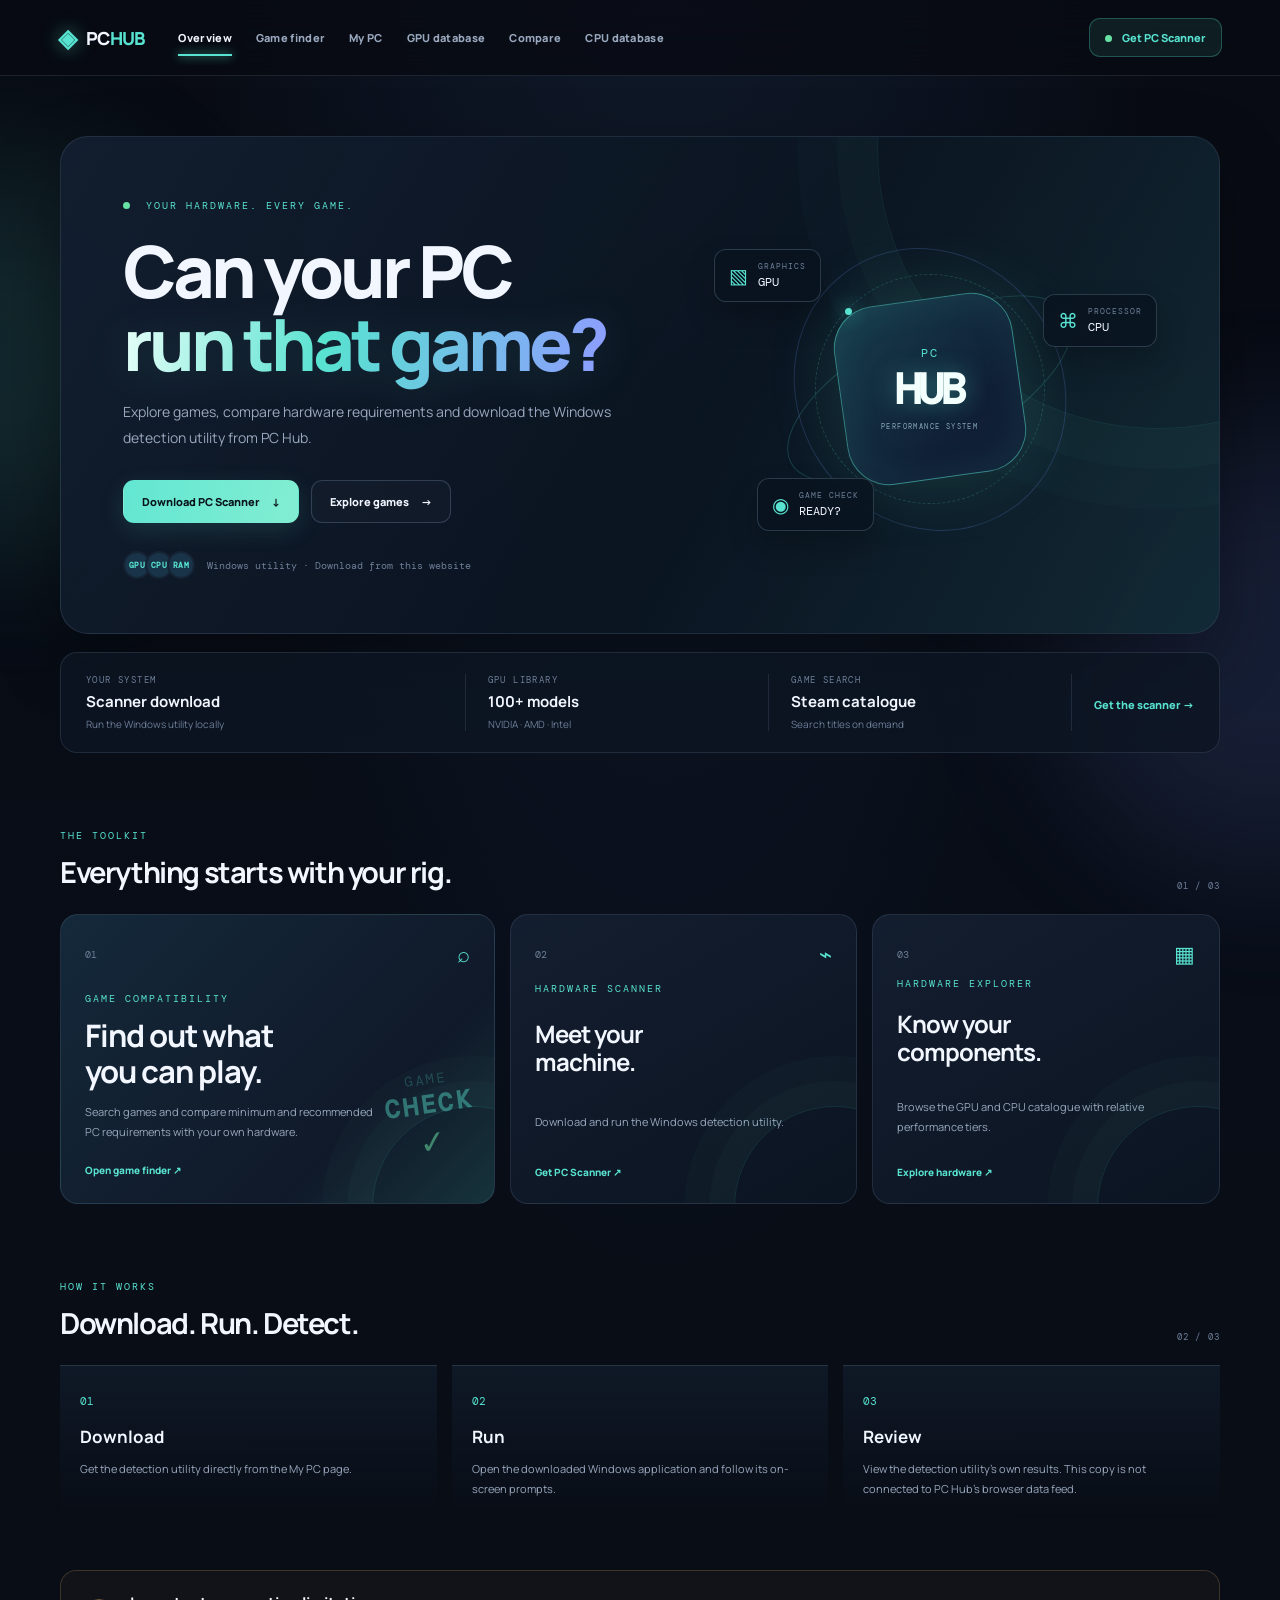
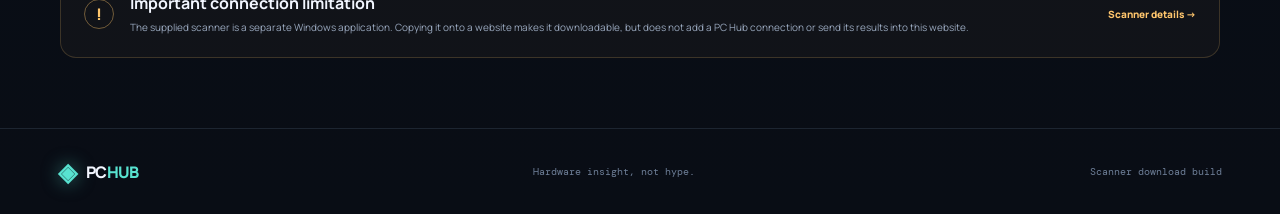
==== commit 2c631301: "Add files via upload" ====
--- a/index.html
+++ b/index.html
@@ -2,20 +2,45 @@
 <html lang="en">
 <head>
   <meta charset="utf-8"><meta name="viewport" content="width=device-width,initial-scale=1">
-  <meta name="theme-color" content="#080b13"><meta name="description" content="Scan your PC, explore graphics cards and check whether your PC meets game requirements.">
-  <title>PC Hub — Know your rig</title><link rel="preconnect" href="https://fonts.googleapis.com"><link rel="preconnect" href="https://fonts.gstatic.com" crossorigin>
-  <link href="https://fonts.googleapis.com/css2?family=DM+Mono:wght@400;500&family=Manrope:wght@400;500;600;700;800&display=swap" rel="stylesheet"><link rel="stylesheet" href="style.css">
+  <meta name="theme-color" content="#080b13">
+  <meta name="description" content="Explore PC hardware and game requirements with PC Hub.">
+  <title>PC Hub — Know your rig</title>
+  <link rel="preconnect" href="https://fonts.googleapis.com"><link rel="preconnect" href="https://fonts.gstatic.com" crossorigin>
+  <link href="https://fonts.googleapis.com/css2?family=DM+Mono:wght@400;500&family=Manrope:wght@400;500;600;700;800&display=swap" rel="stylesheet">
+  <link rel="stylesheet" href="style.css">
 </head>
 <body data-page="home">
   <div class="ambient ambient-a"></div><div class="ambient ambient-b"></div>
-  <header class="topbar"><a class="brand" href="index.html"><span class="brand-icon">◈</span><span>PC<span class="brand-accent">HUB</span></span></a><button class="mobile-menu" id="mobileMenu" aria-label="Toggle navigation">☰</button><nav class="main-nav" id="mainNav"><a class="active" href="index.html">Overview</a><a href="games.html">Game finder</a><a href="my-pc.html">My PC</a><a href="gpus.html">GPU database</a><a href="compare.html">Compare</a><a href="cpus.html">CPU database</a></nav><a class="nav-cta" href="my-pc.html"><span class="pulse-dot"></span> Scan my PC</a></header>
+  <header class="topbar">
+    <a class="brand" href="index.html"><span class="brand-icon">◈</span><span>PC<span class="brand-accent">HUB</span></span></a>
+    <button class="mobile-menu" id="mobileMenu" aria-label="Toggle navigation">☰</button>
+    <nav class="main-nav" id="mainNav"><a class="active" href="index.html">Overview</a><a href="games.html">Game finder</a><a href="my-pc.html">My PC</a><a href="gpus.html">GPU database</a><a href="compare.html">Compare</a><a href="cpus.html">CPU database</a></nav>
+    <a class="nav-cta" href="my-pc.html"><span class="pulse-dot"></span> Get PC Scanner</a>
+  </header>
   <main class="container home-main">
-    <section class="hero reveal"><div class="hero-copy"><div class="eyebrow"><span class="pulse-dot"></span> YOUR HARDWARE. EVERY GAME.</div><h1>Can your PC<br><span class="gradient-text">run that game?</span></h1><p class="hero-lede">Know what your rig can handle. Scan your hardware, compare it with game requirements and see where your system needs an upgrade.</p><div class="hero-actions"><a class="button button-primary" href="my-pc.html">Scan my PC <span>↗</span></a><a class="button button-ghost" href="games.html">Explore games <span>→</span></a></div><div class="hero-proof"><div class="proof-avatars"><i>GPU</i><i>CPU</i><i>RAM</i></div><span>Local scan · No account · No uploads</span></div></div><div class="hero-visual" aria-hidden="true"><div class="orbit orbit-one"></div><div class="orbit orbit-two"></div><div class="hero-core"><div class="core-inner"><span>PC</span><b>HUB</b><small>PERFORMANCE SYSTEM</small></div></div><div class="float-chip chip-gpu"><span class="chip-icon">▧</span><span><small>GRAPHICS</small><b>GPU</b></span></div><div class="float-chip chip-cpu"><span class="chip-icon">⌘</span><span><small>PROCESSOR</small><b>CPU</b></span></div><div class="float-chip chip-fps"><span class="chip-icon">◉</span><span><small>GAME CHECK</small><b>READY?</b></span></div><div class="scan-ring"></div></div></section>
-    <section class="quick-strip reveal"><div><span class="strip-label">YOUR SYSTEM</span><strong id="homeSystem">Not scanned yet</strong><small id="homeSystemSub">Connect the Windows companion to get started.</small></div><div><span class="strip-label">GPU LIBRARY</span><strong>100+ models</strong><small>NVIDIA · AMD · Intel</small></div><div><span class="strip-label">GAME SEARCH</span><strong>Steam catalogue</strong><small>Search titles on demand</small></div><div class="strip-action"><a href="my-pc.html">Set up your PC <span>→</span></a></div></section>
-    <section class="section-block reveal"><div class="section-heading"><div><div class="eyebrow">THE TOOLKIT</div><h2>Everything starts with your rig.</h2></div><span class="section-index">01 / 03</span></div><div class="feature-grid"><a class="feature-card feature-large" href="games.html"><div class="feature-top"><span class="feature-number">01</span><span class="feature-icon">⌕</span></div><div><div class="eyebrow">GAME COMPATIBILITY</div><h3>Find out what<br>you can play.</h3><p>Search games and compare minimum and recommended PC requirements with your own hardware.</p><span class="text-link">Open game finder ↗</span></div><div class="feature-decoration game-decoration"><span>GAME</span><b>CHECK</b><i>✓</i></div></a><a class="feature-card" href="my-pc.html"><div class="feature-top"><span class="feature-number">02</span><span class="feature-icon">⌁</span></div><div class="eyebrow">HARDWARE SCANNER</div><h3>Meet your<br>machine.</h3><p>Read your CPU, GPU, memory, Windows version and storage using a local-only scanner.</p><span class="text-link">My PC ↗</span></a><a class="feature-card" href="gpus.html"><div class="feature-top"><span class="feature-number">03</span><span class="feature-icon">▦</span></div><div class="eyebrow">HARDWARE EXPLORER</div><h3>Know your<br>components.</h3><p>Browse a broad GPU and CPU catalogue with relative performance tiers.</p><span class="text-link">Explore hardware ↗</span></a></div></section>
-    <section class="section-block reveal"><div class="section-heading"><div><div class="eyebrow">HOW IT WORKS</div><h2>Three steps. Zero guesswork.</h2></div><span class="section-index">02 / 03</span></div><div class="steps-grid"><article class="step-card"><span>01</span><h3>Connect</h3><p>Run the companion BAT file. It checks your PC locally and opens the website.</p></article><article class="step-card"><span>02</span><h3>Search</h3><p>Find a game from Steam's searchable store catalogue or use a featured title.</p></article><article class="step-card"><span>03</span><h3>Understand</h3><p>See requirement matches, setting guidance and hardware bottlenecks where detectable.</p></article></div></section>
-    <section class="disclaimer reveal"><div class="disclaimer-mark">i</div><div><b>Realistic results matter.</b><p>Game requirements come from the store listing when available. FPS figures are not invented: this version shows requirement-based performance guidance and clearly flags when a reliable FPS estimate is unavailable.</p></div><a href="games.html">Try the game finder →</a></section>
+    <section class="hero reveal">
+      <div class="hero-copy">
+        <div class="eyebrow"><span class="pulse-dot"></span> YOUR HARDWARE. EVERY GAME.</div>
+        <h1>Can your PC<br><span class="gradient-text">run that game?</span></h1>
+        <p class="hero-lede">Explore games, compare hardware requirements and download the Windows detection utility from PC Hub.</p>
+        <div class="hero-actions"><a class="button button-primary" href="my-pc.html">Download PC Scanner <span>↓</span></a><a class="button button-ghost" href="games.html">Explore games <span>→</span></a></div>
+        <div class="hero-proof"><div class="proof-avatars"><i>GPU</i><i>CPU</i><i>RAM</i></div><span>Windows utility · Download from this website</span></div>
+      </div>
+      <div class="hero-visual" aria-hidden="true"><div class="orbit orbit-one"></div><div class="orbit orbit-two"></div><div class="hero-core"><div class="core-inner"><span>PC</span><b>HUB</b><small>PERFORMANCE SYSTEM</small></div></div><div class="float-chip chip-gpu"><span class="chip-icon">▧</span><span><small>GRAPHICS</small><b>GPU</b></span></div><div class="float-chip chip-cpu"><span class="chip-icon">⌘</span><span><small>PROCESSOR</small><b>CPU</b></span></div><div class="float-chip chip-fps"><span class="chip-icon">◉</span><span><small>GAME CHECK</small><b>READY?</b></span></div><div class="scan-ring"></div></div>
+    </section>
+    <section class="quick-strip reveal"><div><span class="strip-label">YOUR SYSTEM</span><strong>Scanner download</strong><small>Run the Windows utility locally</small></div><div><span class="strip-label">GPU LIBRARY</span><strong>100+ models</strong><small>NVIDIA · AMD · Intel</small></div><div><span class="strip-label">GAME SEARCH</span><strong>Steam catalogue</strong><small>Search titles on demand</small></div><div class="strip-action"><a href="my-pc.html">Get the scanner <span>→</span></a></div></section>
+    <section class="section-block reveal"><div class="section-heading"><div><div class="eyebrow">THE TOOLKIT</div><h2>Everything starts with your rig.</h2></div><span class="section-index">01 / 03</span></div>
+      <div class="feature-grid">
+        <a class="feature-card feature-large" href="games.html"><div class="feature-top"><span class="feature-number">01</span><span class="feature-icon">⌕</span></div><div><div class="eyebrow">GAME COMPATIBILITY</div><h3>Find out what<br>you can play.</h3><p>Search games and compare minimum and recommended PC requirements with your own hardware.</p><span class="text-link">Open game finder ↗</span></div><div class="feature-decoration game-decoration"><span>GAME</span><b>CHECK</b><i>✓</i></div></a>
+        <a class="feature-card" href="my-pc.html"><div class="feature-top"><span class="feature-number">02</span><span class="feature-icon">⌁</span></div><div class="eyebrow">HARDWARE SCANNER</div><h3>Meet your<br>machine.</h3><p>Download and run the Windows detection utility.</p><span class="text-link">Get PC Scanner ↗</span></a>
+        <a class="feature-card" href="gpus.html"><div class="feature-top"><span class="feature-number">03</span><span class="feature-icon">▦</span></div><div class="eyebrow">HARDWARE EXPLORER</div><h3>Know your<br>components.</h3><p>Browse the GPU and CPU catalogue with relative performance tiers.</p><span class="text-link">Explore hardware ↗</span></a>
+      </div>
+    </section>
+    <section class="section-block reveal"><div class="section-heading"><div><div class="eyebrow">HOW IT WORKS</div><h2>Download. Run. Detect.</h2></div><span class="section-index">02 / 03</span></div>
+      <div class="steps-grid"><article class="step-card"><span>01</span><h3>Download</h3><p>Get the detection utility directly from the My PC page.</p></article><article class="step-card"><span>02</span><h3>Run</h3><p>Open the downloaded Windows application and follow its on-screen prompts.</p></article><article class="step-card"><span>03</span><h3>Review</h3><p>View the detection utility's own results. This copy is not connected to PC Hub's browser data feed.</p></article></div>
+    </section>
+    <section class="disclaimer reveal"><div class="disclaimer-mark">!</div><div><b>Important connection limitation</b><p>The supplied scanner is a separate Windows application. Copying it onto a website makes it downloadable, but does not add a PC Hub connection or send its results into this website.</p></div><a href="my-pc.html">Scanner details →</a></section>
   </main>
-  <footer class="site-footer"><a class="brand" href="index.html"><span class="brand-icon">◈</span><span>PC<span class="brand-accent">HUB</span></span></a><span>Hardware insight, not hype.</span><span class="footer-right">V3.0 · Local-first PC scanner</span></footer>
+  <footer class="site-footer"><a class="brand" href="index.html"><span class="brand-icon">◈</span><span>PC<span class="brand-accent">HUB</span></span></a><span>Hardware insight, not hype.</span><span class="footer-right">Scanner download build</span></footer>
   <script src="app.js"></script>
 </body></html>
